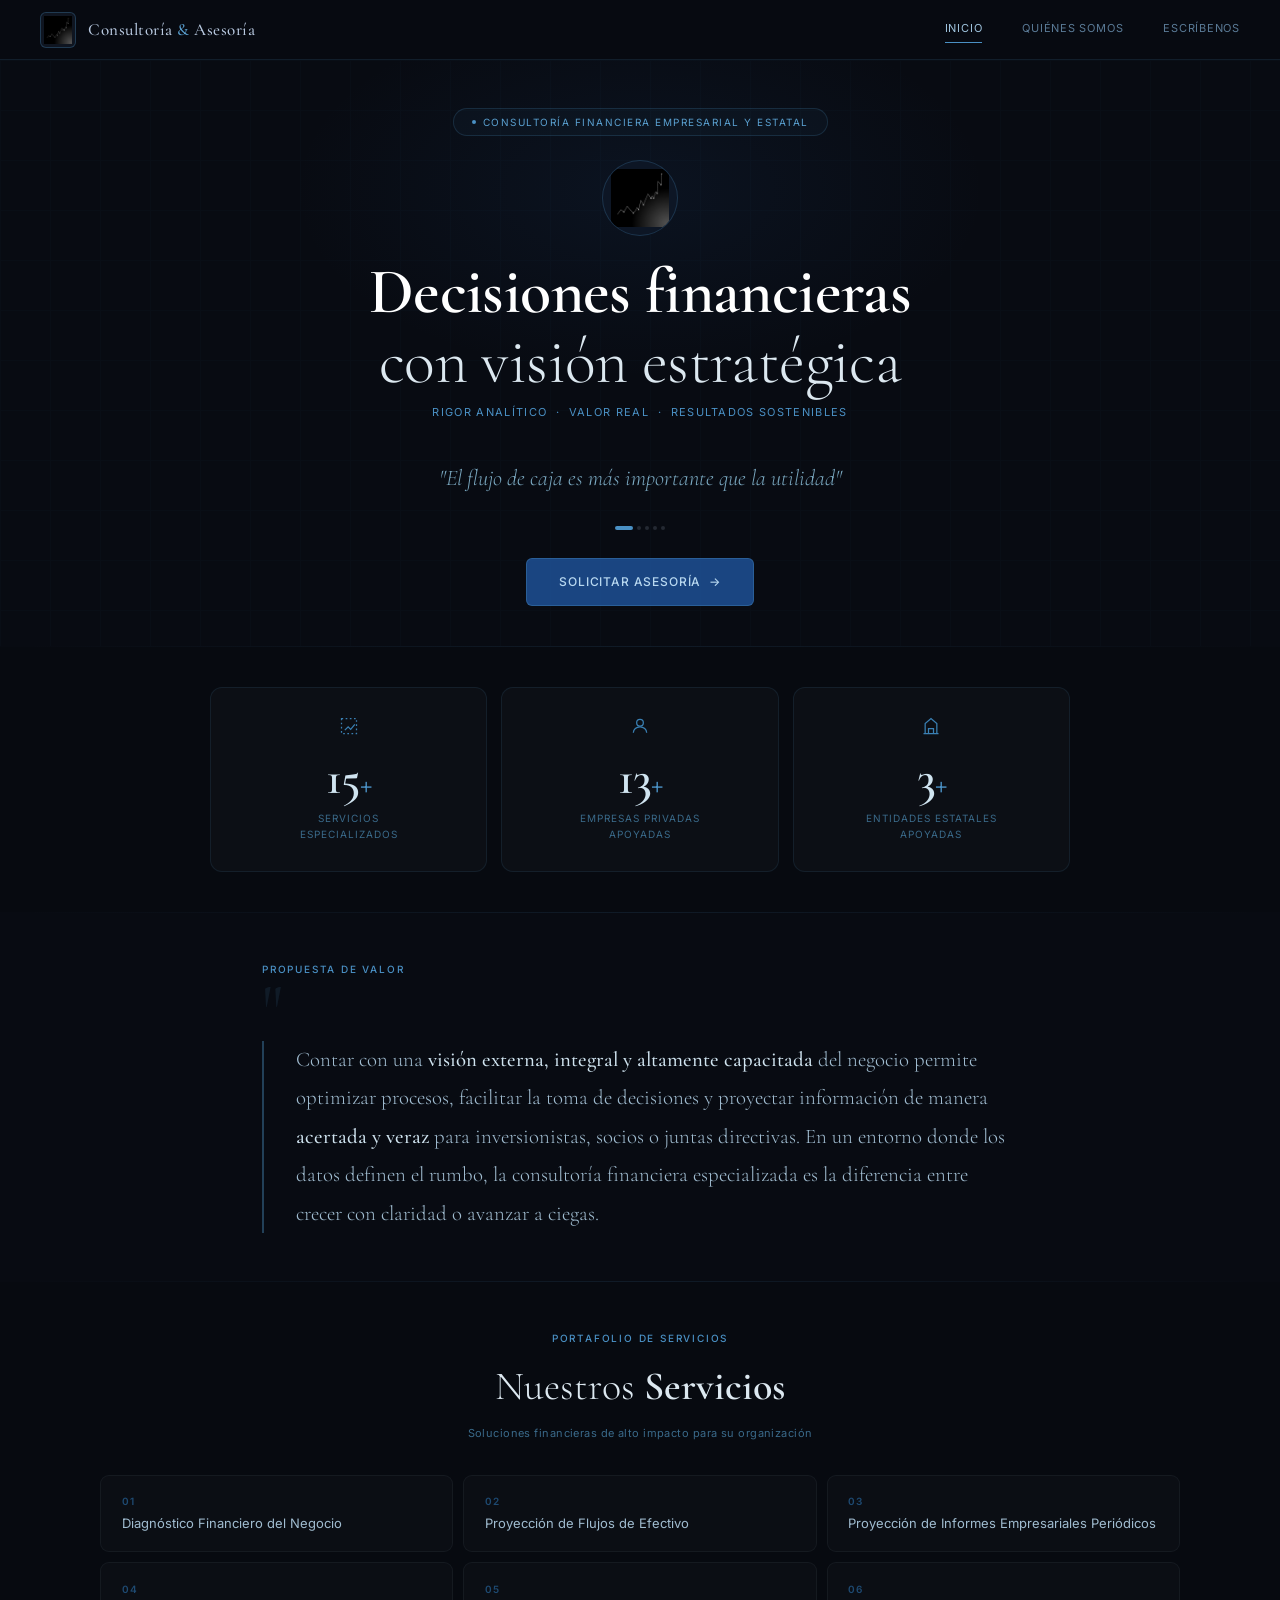
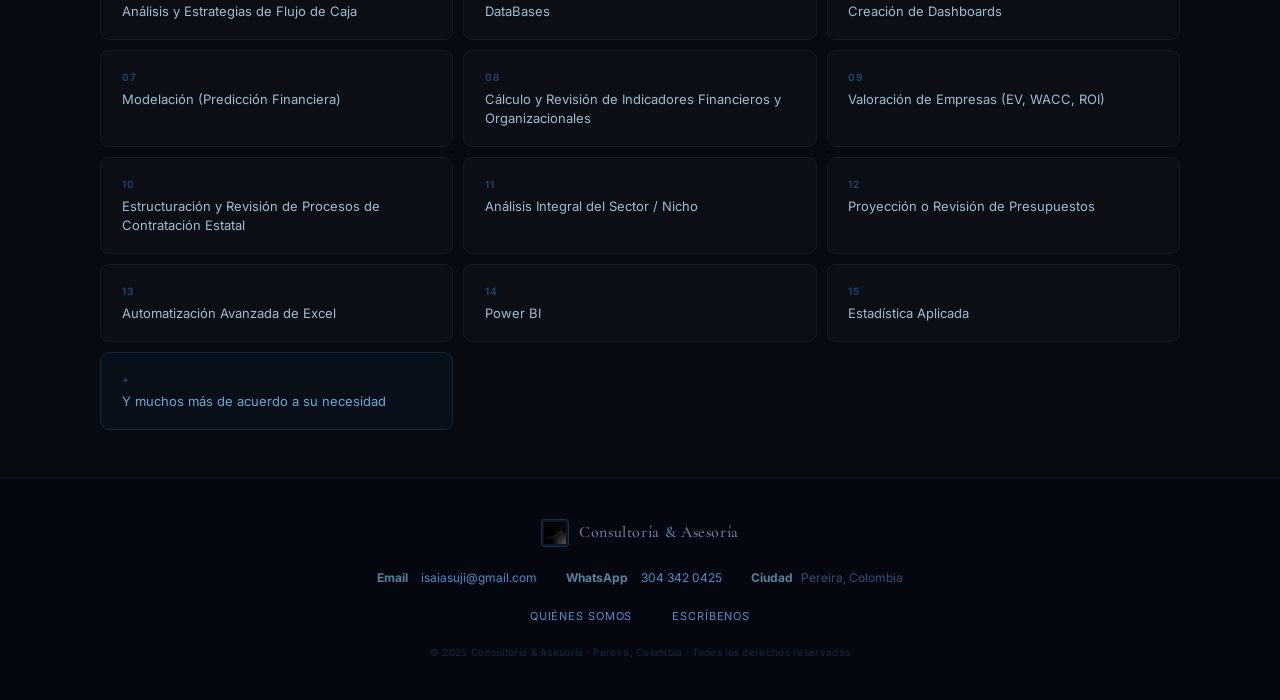
==== index.html @ af024c5d "Initial website upload" ====
<!DOCTYPE html>
<html lang="es">
<head>
  <meta charset="UTF-8" />
  <meta name="viewport" content="width=device-width, initial-scale=1.0" />
  <meta name="description" content="Consultoría y Asesoría Financiera Empresarial y Estatal. Diagnóstico financiero, proyecciones, valoración de empresas y contratación estatal en Colombia." />
  <title>Consultoría & Asesoría — Inicio</title>
  <link rel="icon" type="image/png" href="assets/images/favicon.png" />
  <link rel="stylesheet" href="styles.css" />
</head>
<body>

  <!-- ── NAVIGATION ── -->
  <nav>
    <a href="index.html" class="nav-logo">
      <div class="logo-box">
        <img src="assets/images/logo.png" alt="Consultoría & Asesoría logo" />
      </div>
      <span class="nav-brand cg">Consultoría <em>&amp;</em> Asesoría</span>
    </a>

    <div class="nav-links">
      <a href="index.html" class="active">Inicio</a>
      <a href="quienes-somos.html">Quiénes somos</a>
      <a href="escribenos.html">Escríbenos</a>
    </div>

    <button class="hamburger" id="hambBtn" aria-label="Abrir menú">
      <span></span><span></span><span></span>
    </button>
  </nav>

  <!-- Mobile menu -->
  <nav class="mobile-menu" id="mobileMenu" aria-label="Menú móvil">
    <a href="index.html" class="active">Inicio</a>
    <a href="quienes-somos.html">Quiénes somos</a>
    <a href="escribenos.html">Escríbenos</a>
  </nav>

  <!-- ── HERO ── -->
  <section class="hero">
    <div class="hero-glow"></div>
    <div class="hero-grid"></div>

    <div class="hero-badge">
      <span class="badge-dot"></span>
      Consultoría Financiera Empresarial y Estatal
    </div>

    <div class="hero-logo-wrap">
      <img src="assets/images/logo.png" alt="Logo Consultoría & Asesoría" />
    </div>

    <h1 class="cg">
      <strong>Decisiones financieras</strong><br>con visión estratégica
    </h1>

    <p class="hero-tagline">Rigor analítico &nbsp;·&nbsp; Valor real &nbsp;·&nbsp; Resultados sostenibles</p>

    <div class="tip-container">
      <p class="tip-text" id="tipEl"></p>
    </div>
    <div class="tip-dots" id="tipDots"></div>

    <a href="escribenos.html" class="btn-cta">Solicitar asesoría &nbsp;→</a>
  </section>

  <div class="sep"></div>

  <!-- ── METRICS ── -->
  <div class="metrics fi">
    <div class="metrics-inner">
      <div class="metric-card">
        <div class="m-icon">
          <svg viewBox="0 0 24 24" aria-hidden="true">
            <path d="M3 3h18v18H3z" stroke-dasharray="2 3"/>
            <path d="M7 17l4-4 3 3 5-6"/>
          </svg>
        </div>
        <div class="m-num" id="m1">15<em>+</em></div>
        <div class="m-lbl">Servicios<br>especializados</div>
      </div>
      <div class="metric-card">
        <div class="m-icon">
          <svg viewBox="0 0 24 24" aria-hidden="true">
            <circle cx="12" cy="8" r="4"/>
            <path d="M4 20c0-4 3.6-7 8-7s8 3 8 7"/>
          </svg>
        </div>
        <div class="m-num" id="m2">13<em>+</em></div>
        <div class="m-lbl">Empresas privadas<br>apoyadas</div>
      </div>
      <div class="metric-card">
        <div class="m-icon">
          <svg viewBox="0 0 24 24" aria-hidden="true">
            <path d="M3 21h18M5 21V9l7-6 7 6v12M9 21v-6h6v6"/>
          </svg>
        </div>
        <div class="m-num" id="m3">3<em>+</em></div>
        <div class="m-lbl">Entidades estatales<br>apoyadas</div>
      </div>
    </div>
  </div>

  <div class="sep"></div>

  <!-- ── INSTITUTIONAL ── -->
  <div class="inst fi">
    <p class="eyebrow">Propuesta de valor</p>
    <div class="quote-mark">"</div>
    <p class="inst-text">
      Contar con una <strong>visión externa, integral y altamente capacitada</strong>
      del negocio permite optimizar procesos, facilitar la toma de decisiones y proyectar
      información de manera <strong>acertada y veraz</strong> para inversionistas, socios
      o juntas directivas. En un entorno donde los datos definen el rumbo, la consultoría
      financiera especializada es la diferencia entre crecer con claridad o avanzar a ciegas.
    </p>
  </div>

  <div class="sep"></div>

  <!-- ── SERVICES ── -->
  <section class="services">
    <div class="sec-hd fi">
      <p class="sec-ey">Portafolio de servicios</p>
      <h2 class="sec-title cg">Nuestros <strong>Servicios</strong></h2>
      <p class="sec-sub">Soluciones financieras de alto impacto para su organización</p>
    </div>
    <div class="svc-grid" id="svcGrid"></div>
  </section>

  <!-- ── FOOTER ── -->
  <footer>
    <div class="ft-logo-row">
      <div class="ft-logo-box">
        <img src="assets/images/logo.png" alt="Logo" />
      </div>
      <span class="ft-brand cg">Consultoría <em>&amp;</em> Asesoría</span>
    </div>
    <div class="ft-contact">
      <div class="ft-item"><strong>Email</strong>&nbsp;<a href="mailto:isaiasuji@gmail.com" style="color:#4a90c4;">isaiasuji@gmail.com</a></div>
      <div class="ft-item"><strong>WhatsApp</strong>&nbsp;<a href="https://wa.me/573043420425" style="color:#4a90c4;">304 342 0425</a></div>
      <div class="ft-item"><strong>Ciudad</strong>&nbsp;Pereira, Colombia</div>
    </div>
    <div class="ft-links">
      <a href="quienes-somos.html">Quiénes somos</a>
      <a href="escribenos.html">Escríbenos</a>
    </div>
    <p class="ft-copy">© 2025 Consultoría &amp; Asesoría · Pereira, Colombia · Todos los derechos reservados</p>
  </footer>

  <script src="script.js"></script>
</body>
</html>
---- styles.css ----
/* ============================================================
   CONSULTORÍA & ASESORÍA — styles.css
   ============================================================ */

@import url('https://fonts.googleapis.com/css2?family=Cormorant+Garamond:ital,wght@0,300;0,400;0,500;0,600;1,300;1,400&family=Inter:wght@300;400;500;600&display=swap');

/* ── RESET & BASE ── */
*, *::before, *::after { margin: 0; padding: 0; box-sizing: border-box; }

html { scroll-behavior: smooth; }

body {
  font-family: 'Inter', sans-serif;
  background: #080b12;
  color: #e2e8f0;
  overflow-x: hidden;
  line-height: 1.6;
}

.cg { font-family: 'Cormorant Garamond', serif; }

img { max-width: 100%; display: block; }

a { text-decoration: none; cursor: pointer; }

/* ── NAVIGATION ── */
nav {
  background: rgba(8, 11, 18, 0.95);
  backdrop-filter: blur(20px);
  -webkit-backdrop-filter: blur(20px);
  border-bottom: 1px solid rgba(74, 144, 196, 0.15);
  padding: 0 2.5rem;
  display: flex;
  align-items: center;
  justify-content: space-between;
  height: 60px;
  position: sticky;
  top: 0;
  z-index: 100;
}

.nav-logo {
  display: flex;
  align-items: center;
  gap: 12px;
  text-decoration: none;
}

.logo-box {
  width: 36px;
  height: 36px;
  border-radius: 6px;
  background: #0f1520;
  border: 1px solid rgba(74, 144, 196, 0.3);
  display: flex;
  align-items: center;
  justify-content: center;
  overflow: hidden;
  flex-shrink: 0;
}

.logo-box img {
  width: 28px;
  height: 28px;
  object-fit: contain;
}

.nav-brand {
  font-family: 'Cormorant Garamond', serif;
  font-size: 17px;
  font-weight: 500;
  color: #b8c9e0;
  letter-spacing: 0.03em;
}

.nav-brand em {
  color: #5aa0d0;
  font-style: normal;
}

.nav-links {
  display: flex;
  gap: 2.5rem;
  align-items: center;
}

.nav-links a {
  font-size: 11px;
  color: #5a7a96;
  letter-spacing: 0.07em;
  text-transform: uppercase;
  padding: 4px 0;
  border-bottom: 1px solid transparent;
  transition: color 0.2s, border-color 0.2s;
}

.nav-links a:hover,
.nav-links a.active {
  color: #9fc4de;
  border-color: #4a90c4;
}

/* Hamburger */
.hamburger {
  display: none;
  flex-direction: column;
  gap: 5px;
  cursor: pointer;
  background: none;
  border: none;
  padding: 6px;
}

.hamburger span {
  display: block;
  width: 22px;
  height: 1.5px;
  background: #7a9fb8;
  border-radius: 2px;
  transition: all 0.3s ease;
}

.hamburger.open span:nth-child(1) { transform: rotate(45deg) translate(4.5px, 4.5px); }
.hamburger.open span:nth-child(2) { opacity: 0; }
.hamburger.open span:nth-child(3) { transform: rotate(-45deg) translate(4.5px, -4.5px); }

/* Mobile menu */
.mobile-menu {
  display: none;
  flex-direction: column;
  background: #0a0e18;
  border-bottom: 1px solid rgba(74, 144, 196, 0.12);
}

.mobile-menu.open { display: flex; }

.mobile-menu a {
  font-size: 12px;
  color: #7a9fb8;
  letter-spacing: 0.07em;
  text-transform: uppercase;
  padding: 14px 2rem;
  border-left: 2px solid transparent;
  transition: all 0.2s;
}

.mobile-menu a:hover,
.mobile-menu a.active {
  color: #b8d8f0;
  border-color: #4a90c4;
  background: rgba(74, 144, 196, 0.05);
}

/* ── SEPARADOR ── */
.sep {
  height: 1px;
  background: linear-gradient(90deg, transparent, rgba(74, 144, 196, 0.12), transparent);
  margin: 0 1.5rem;
}

/* ── HERO ── */
.hero {
  padding: 3rem 2rem 2.5rem;
  display: flex;
  flex-direction: column;
  align-items: center;
  text-align: center;
  position: relative;
  overflow: hidden;
}

.hero-glow {
  position: absolute;
  top: -60px;
  left: 50%;
  transform: translateX(-50%);
  width: 700px;
  height: 380px;
  background: radial-gradient(ellipse at center, rgba(37, 90, 160, 0.1) 0%, transparent 70%);
  pointer-events: none;
}

.hero-grid {
  position: absolute;
  inset: 0;
  pointer-events: none;
  opacity: 0.025;
  background-image:
    linear-gradient(rgba(74, 144, 196, 1) 1px, transparent 1px),
    linear-gradient(90deg, rgba(74, 144, 196, 1) 1px, transparent 1px);
  background-size: 50px 50px;
}

.hero-badge {
  display: inline-flex;
  align-items: center;
  gap: 7px;
  font-size: 10px;
  letter-spacing: 0.15em;
  text-transform: uppercase;
  color: #5aa0d0;
  border: 1px solid rgba(74, 144, 196, 0.2);
  padding: 5px 18px;
  border-radius: 100px;
  margin-bottom: 1.5rem;
  background: rgba(74, 144, 196, 0.04);
  position: relative;
  z-index: 1;
}

.badge-dot {
  width: 4px;
  height: 4px;
  border-radius: 50%;
  background: #4a90c4;
  flex-shrink: 0;
}

.hero-logo-wrap {
  width: 76px;
  height: 76px;
  border-radius: 50%;
  background: #0d1625;
  border: 1px solid rgba(74, 144, 196, 0.25);
  display: flex;
  align-items: center;
  justify-content: center;
  margin-bottom: 1.3rem;
  overflow: hidden;
  position: relative;
  z-index: 1;
}

.hero-logo-wrap img {
  width: 58px;
  height: 58px;
  object-fit: contain;
}

.hero h1 {
  font-family: 'Cormorant Garamond', serif;
  font-size: clamp(2.2rem, 5.5vw, 4rem);
  font-weight: 300;
  line-height: 1.1;
  color: #dce8f0;
  letter-spacing: -0.01em;
  margin-bottom: 0.4rem;
  position: relative;
  z-index: 1;
}

.hero h1 strong {
  font-weight: 600;
  color: #fff;
}

.hero-tagline {
  font-size: 11px;
  color: #4a90c4;
  letter-spacing: 0.12em;
  text-transform: uppercase;
  margin-bottom: 1.5rem;
  position: relative;
  z-index: 1;
}

.tip-container {
  min-height: 64px;
  display: flex;
  align-items: center;
  justify-content: center;
  margin-bottom: 1rem;
  max-width: 580px;
  width: 100%;
  position: relative;
  z-index: 1;
}

.tip-text {
  font-family: 'Cormorant Garamond', serif;
  font-size: clamp(1.1rem, 2.2vw, 1.4rem);
  font-weight: 300;
  color: #7aa8c0;
  font-style: italic;
  line-height: 1.6;
  opacity: 0;
  transition: opacity 0.55s ease, transform 0.55s ease;
  transform: translateY(6px);
  padding: 0 1rem;
}

.tip-text.visible {
  opacity: 1;
  transform: translateY(0);
}

.tip-dots {
  display: flex;
  gap: 4px;
  margin-bottom: 1.8rem;
  position: relative;
  z-index: 1;
}

.tip-dot {
  height: 4px;
  width: 4px;
  border-radius: 2px;
  background: rgba(148, 163, 184, 0.2);
  transition: background 0.3s, width 0.3s;
}

.tip-dot.active {
  background: #4a90c4;
  width: 18px;
}

.btn-cta {
  display: inline-flex;
  align-items: center;
  gap: 8px;
  background: rgba(30, 80, 150, 0.85);
  color: #b8d8f0;
  border: 1px solid rgba(74, 144, 196, 0.35);
  border-radius: 6px;
  padding: 13px 32px;
  font-size: 12px;
  font-weight: 500;
  cursor: pointer;
  letter-spacing: 0.07em;
  text-transform: uppercase;
  transition: background 0.2s, transform 0.15s, border-color 0.2s;
  position: relative;
  z-index: 1;
}

.btn-cta:hover {
  background: rgba(44, 100, 175, 0.95);
  transform: translateY(-1px);
  border-color: rgba(74, 144, 196, 0.55);
}

/* ── METRICS ── */
.metrics {
  background: #070a10;
  padding: 2.5rem 2rem;
}

.metrics-inner {
  max-width: 860px;
  margin: 0 auto;
  display: grid;
  grid-template-columns: repeat(3, 1fr);
  gap: 14px;
}

.metric-card {
  padding: 1.8rem 1.2rem;
  text-align: center;
  background: rgba(255, 255, 255, 0.025);
  border: 1px solid rgba(74, 144, 196, 0.12);
  border-radius: 12px;
  transition: border-color 0.3s, transform 0.2s;
}

.metric-card:hover {
  border-color: rgba(74, 144, 196, 0.3);
  transform: translateY(-2px);
}

.m-icon {
  margin-bottom: 10px;
}

.m-icon svg {
  width: 20px;
  height: 20px;
  stroke: #3a80b4;
  fill: none;
  stroke-width: 1.5;
}

.m-num {
  font-family: 'Cormorant Garamond', serif;
  font-size: clamp(2rem, 4vw, 3rem);
  font-weight: 600;
  color: #d0e4f0;
  letter-spacing: -0.02em;
  line-height: 1;
}

.m-num em {
  color: #4a90c4;
  font-size: 0.65em;
  font-style: normal;
}

.m-lbl {
  font-size: 10px;
  color: #3a6a8a;
  letter-spacing: 0.1em;
  text-transform: uppercase;
  margin-top: 8px;
  line-height: 1.6;
}

/* ── INSTITUTIONAL ── */
.inst {
  padding: 3rem 2rem;
  max-width: 820px;
  margin: 0 auto;
}

.eyebrow {
  font-size: 10px;
  letter-spacing: 0.18em;
  color: #4a90c4;
  text-transform: uppercase;
  margin-bottom: 1.2rem;
  font-weight: 500;
}

.quote-mark {
  font-family: 'Cormorant Garamond', serif;
  font-size: 4.5rem;
  color: rgba(74, 144, 196, 0.12);
  line-height: 0.4;
  margin-bottom: 1rem;
}

.inst-text {
  font-family: 'Cormorant Garamond', serif;
  font-size: clamp(1rem, 2vw, 1.3rem);
  font-weight: 300;
  color: #a0bcd0;
  line-height: 1.85;
  border-left: 2px solid rgba(74, 144, 196, 0.4);
  padding-left: 2rem;
  border-radius: 0;
}

.inst-text strong {
  color: #d0e4f0;
  font-weight: 500;
}

/* ── SERVICES ── */
.services {
  padding: 3rem 2rem;
  background: #070a10;
}

.sec-hd {
  text-align: center;
  margin-bottom: 2rem;
}

.sec-ey {
  font-size: 10px;
  letter-spacing: 0.18em;
  color: #4a90c4;
  text-transform: uppercase;
  margin-bottom: 8px;
  font-weight: 500;
}

.sec-title {
  font-family: 'Cormorant Garamond', serif;
  font-size: clamp(1.7rem, 3.5vw, 2.5rem);
  font-weight: 300;
  color: #dce8f0;
}

.sec-title strong { font-weight: 600; }

.sec-sub {
  font-size: 11px;
  color: #3a6a8a;
  margin-top: 7px;
  letter-spacing: 0.04em;
}

.svc-grid {
  max-width: 1080px;
  margin: 0 auto;
  display: grid;
  grid-template-columns: repeat(3, 1fr);
  gap: 10px;
}

.svc-card {
  background: rgba(255, 255, 255, 0.02);
  border: 1px solid rgba(148, 163, 184, 0.07);
  border-radius: 9px;
  padding: 1.1rem 1.3rem;
  transition: border-color 0.25s, background 0.25s, transform 0.2s;
}

.svc-card:hover {
  border-color: rgba(74, 144, 196, 0.28);
  background: rgba(74, 144, 196, 0.045);
  transform: translateY(-2px);
}

.svc-n {
  font-size: 10px;
  color: #1e4a72;
  font-weight: 600;
  letter-spacing: 0.1em;
  margin-bottom: 5px;
}

.svc-t {
  font-size: 13px;
  color: #a0bcd0;
  line-height: 1.5;
}

.svc-card.hl {
  border-color: rgba(74, 144, 196, 0.18);
  background: rgba(37, 90, 160, 0.07);
}

.svc-card.hl .svc-t { color: #6aaacf; }

/* ── FOOTER ── */
footer {
  background: #050710;
  border-top: 1px solid rgba(74, 144, 196, 0.08);
  padding: 2.5rem 2rem;
  text-align: center;
}

.ft-logo-row {
  display: flex;
  align-items: center;
  justify-content: center;
  gap: 10px;
  margin-bottom: 1.3rem;
}

.ft-logo-box {
  width: 28px;
  height: 28px;
  border-radius: 4px;
  background: #0d1625;
  border: 1px solid rgba(74, 144, 196, 0.2);
  display: flex;
  align-items: center;
  justify-content: center;
  overflow: hidden;
}

.ft-logo-box img {
  width: 22px;
  height: 22px;
  object-fit: contain;
}

.ft-brand {
  font-family: 'Cormorant Garamond', serif;
  font-size: 16px;
  font-weight: 500;
  color: #6a8aa8;
  letter-spacing: 0.04em;
}

.ft-brand em {
  color: #4a90c4;
  font-style: normal;
}

.ft-contact {
  display: flex;
  flex-wrap: wrap;
  justify-content: center;
  gap: 1.8rem;
  margin-bottom: 1.3rem;
}

.ft-item {
  font-size: 12px;
  color: #2e5070;
  display: flex;
  align-items: center;
  gap: 5px;
}

.ft-item strong { color: #5a8098; }

.ft-links {
  display: flex;
  justify-content: center;
  gap: 2.5rem;
  margin-bottom: 1.2rem;
  flex-wrap: wrap;
}

.ft-links a {
  font-size: 11px;
  color: #4a90c4;
  letter-spacing: 0.08em;
  text-transform: uppercase;
  transition: color 0.2s;
}

.ft-links a:hover { color: #7ab3d4; }

.ft-copy {
  font-size: 10px;
  color: #182838;
  letter-spacing: 0.03em;
}

/* ── QUIÉNES SOMOS ── */
.quienes {
  padding: 3rem 2rem;
  max-width: 900px;
  margin: 0 auto;
}

.profile-hd {
  display: flex;
  gap: 2rem;
  align-items: flex-start;
  margin-bottom: 2.2rem;
  flex-wrap: wrap;
}

.profile-avatar {
  width: 80px;
  height: 80px;
  border-radius: 50%;
  background: #0d1625;
  border: 2px solid rgba(74, 144, 196, 0.35);
  display: flex;
  align-items: center;
  justify-content: center;
  flex-shrink: 0;
  overflow: hidden;
}

.profile-avatar img {
  width: 62px;
  height: 62px;
  object-fit: contain;
}

.profile-info {
  display: flex;
  flex-direction: column;
  gap: 4px;
}

.profile-name {
  font-family: 'Cormorant Garamond', serif;
  font-size: clamp(1.7rem, 3.5vw, 2.1rem);
  font-weight: 500;
  color: #dce8f0;
  line-height: 1.15;
  letter-spacing: 0.01em;
}

.profile-role {
  font-size: 13px;
  font-weight: 500;
  color: #5aa0d0;
  letter-spacing: 0.05em;
  margin-top: 3px;
}

.profile-spec {
  font-size: 11.5px;
  color: #4a7a9a;
  letter-spacing: 0.03em;
  line-height: 1.6;
}

.profile-bio {
  font-size: 14.5px;
  color: #7a9fb8;
  line-height: 1.9;
  margin-bottom: 2.2rem;
  font-weight: 300;
}

.skills-grid {
  display: grid;
  grid-template-columns: repeat(auto-fill, minmax(185px, 1fr));
  gap: 8px;
  margin-bottom: 2.2rem;
}

.skill-item {
  background: rgba(255, 255, 255, 0.02);
  border: 1px solid rgba(74, 144, 196, 0.09);
  border-radius: 7px;
  padding: 9px 14px;
  font-size: 12.5px;
  color: #a0bcd0;
  display: flex;
  align-items: center;
  gap: 8px;
  transition: border-color 0.2s;
}

.skill-item:hover { border-color: rgba(74, 144, 196, 0.22); }

.skill-dot {
  width: 4px;
  height: 4px;
  border-radius: 50%;
  background: #4a90c4;
  flex-shrink: 0;
}

.univ-badge {
  display: inline-flex;
  align-items: center;
  gap: 12px;
  background: rgba(255, 255, 255, 0.02);
  border: 1px solid rgba(74, 144, 196, 0.13);
  border-radius: 10px;
  padding: 14px 22px;
}

.univ-name {
  font-size: 13.5px;
  font-weight: 600;
  color: #6aaacf;
}

.univ-sub {
  font-size: 11px;
  color: #2e5070;
  margin-top: 2px;
}

/* ── CONTACT FORM ── */
.form-wrap {
  padding: 3rem 2rem;
  max-width: 640px;
  margin: 0 auto;
}

.form-title {
  font-family: 'Cormorant Garamond', serif;
  font-size: clamp(2rem, 4vw, 2.4rem);
  font-weight: 300;
  color: #dce8f0;
  margin-bottom: 5px;
}

.form-sub {
  font-size: 13px;
  color: #3a6a8a;
  margin-bottom: 2.2rem;
}

.form-grid {
  display: grid;
  grid-template-columns: 1fr 1fr;
  gap: 14px;
}

.fg {
  display: flex;
  flex-direction: column;
  gap: 6px;
}

.fg.full { grid-column: 1 / -1; }

label {
  font-size: 10px;
  color: #4a7a9a;
  letter-spacing: 0.1em;
  text-transform: uppercase;
  font-weight: 500;
}

input, textarea {
  background: #0f1828;
  border: 1px solid rgba(74, 144, 196, 0.18);
  border-radius: 7px;
  padding: 11px 14px;
  color: #b8d4e8;
  font-size: 13px;
  font-family: 'Inter', sans-serif;
  outline: none;
  transition: border-color 0.2s, background 0.2s;
  width: 100%;
}

input:focus, textarea:focus {
  border-color: rgba(74, 144, 196, 0.42);
  background: #111d2e;
}

input::placeholder, textarea::placeholder { color: #2e4a62; }

textarea {
  resize: vertical;
  min-height: 110px;
}

select {
  background: #0f1828;
  border: 1px solid rgba(74, 144, 196, 0.25);
  border-radius: 7px;
  padding: 11px 14px;
  color: #9fc4de;
  font-size: 13px;
  font-family: 'Inter', sans-serif;
  outline: none;
  transition: border-color 0.2s;
  width: 100%;
  cursor: pointer;
  -webkit-appearance: none;
  appearance: none;
  background-image: url("data:image/svg+xml,%3Csvg xmlns='http://www.w3.org/2000/svg' width='12' height='8' viewBox='0 0 12 8'%3E%3Cpath d='M1 1l5 5 5-5' stroke='%234a90c4' stroke-width='1.5' fill='none' stroke-linecap='round'/%3E%3C/svg%3E");
  background-repeat: no-repeat;
  background-position: right 14px center;
  padding-right: 38px;
}

select:focus { border-color: rgba(74, 144, 196, 0.5); }

select option {
  background: #111d2e;
  color: #9fc4de;
}

.btn-submit {
  display: flex !important;
  align-items: center !important;
  justify-content: center !important;
  gap: 10px !important;
  width: 100% !important;
  margin-top: 16px !important;
  padding: 15px 20px !important;
  background-color: #4a90c4 !important;
  color: #050e1a !important;
  border: 2px solid #6ab0de !important;
  border-radius: 7px !important;
  font-family: 'Inter', sans-serif !important;
  font-size: 12px !important;
  font-weight: 700 !important;
  letter-spacing: 0.1em !important;
  text-transform: uppercase !important;
  cursor: pointer !important;
  min-height: 50px !important;
  transition: background-color 0.2s, transform 0.15s !important;
}

.btn-submit:hover {
  background-color: #6ab0de !important;
  transform: translateY(-1px) !important;
}

.btn-submit:active {
  background-color: #3478a8 !important;
  transform: scale(0.99) !important;
}

.btn-submit svg {
  flex-shrink: 0;
}

.form-ok {
  text-align: center;
  padding: 3rem;
  background: rgba(74, 144, 196, 0.04);
  border: 1px solid rgba(74, 144, 196, 0.13);
  border-radius: 12px;
  display: none;
}

.form-ok h3 {
  font-family: 'Cormorant Garamond', serif;
  color: #6aaacf;
  font-size: 1.6rem;
  font-weight: 400;
  margin-bottom: 8px;
}

.form-ok p {
  color: #3a6a8a;
  font-size: 13px;
}

/* ── SCROLL ANIMATIONS ── */
.fi {
  opacity: 0;
  transform: translateY(14px);
  transition: opacity 0.55s ease, transform 0.55s ease;
}

.fi.on {
  opacity: 1;
  transform: translateY(0);
}

/* ── PAGE HERO (quienes/contacto) ── */
.page-hero {
  padding: 2.5rem 2rem 1.5rem;
  border-bottom: 1px solid rgba(74, 144, 196, 0.08);
  text-align: center;
  background: #080b12;
}

.page-hero h1 {
  font-family: 'Cormorant Garamond', serif;
  font-size: clamp(2rem, 4vw, 3rem);
  font-weight: 300;
  color: #dce8f0;
  margin-bottom: 0.4rem;
}

.page-hero p {
  font-size: 12px;
  color: #3a6a8a;
  letter-spacing: 0.06em;
  text-transform: uppercase;
}

/* ═══════════════════════════════════════
   RESPONSIVE BREAKPOINTS
═══════════════════════════════════════ */

/* ── TABLET (≤ 900px) ── */
@media (max-width: 900px) {
  .svc-grid {
    grid-template-columns: repeat(2, 1fr);
  }

  .metrics-inner {
    grid-template-columns: repeat(3, 1fr);
    gap: 10px;
  }

  nav { padding: 0 1.5rem; }

  .hero { padding: 2.5rem 1.5rem 2rem; }
  .inst { padding: 2.5rem 1.5rem; }
  .services { padding: 2.5rem 1.5rem; }
  .metrics { padding: 2rem 1.5rem; }
  .quienes { padding: 2.5rem 1.5rem; }
  .form-wrap { padding: 2.5rem 1.5rem; }
  footer { padding: 2rem 1.5rem; }
}

/* ── MOBILE (≤ 640px) ── */
@media (max-width: 640px) {
  /* Nav */
  nav { padding: 0 1rem; height: 54px; }
  .nav-links { display: none; }
  .hamburger { display: flex; }

  /* Hero */
  .hero { padding: 2rem 1rem 1.8rem; }
  .hero-badge { font-size: 9px; padding: 4px 14px; }
  .hero-logo-wrap { width: 64px; height: 64px; }
  .hero-logo-wrap img { width: 50px; height: 50px; }
  .hero-glow { width: 320px; }

  /* Metrics */
  .metrics { padding: 1.6rem 1rem; }
  .metrics-inner { grid-template-columns: repeat(3, 1fr); gap: 6px; }
  .metric-card { padding: 1rem 0.5rem; }
  .m-num { font-size: 1.7rem; }
  .m-lbl { font-size: 8.5px; letter-spacing: 0.06em; }
  .m-icon svg { width: 14px; height: 14px; margin-bottom: 5px; }

  /* Sections */
  .inst { padding: 1.8rem 1rem; }
  .inst-text { padding-left: 1.2rem; }
  .services { padding: 1.8rem 1rem; }
  .sep { margin: 0 0.8rem; }

  /* Services grid: 1 column mobile */
  .svc-grid { grid-template-columns: 1fr; gap: 7px; }

  /* Quiénes somos */
  .quienes { padding: 1.8rem 1rem; }
  .profile-hd { gap: 1.2rem; }
  .profile-avatar { width: 68px; height: 68px; }
  .profile-avatar img { width: 52px; height: 52px; }
  .skills-grid { grid-template-columns: repeat(2, 1fr); gap: 6px; }
  .skill-item { font-size: 11.5px; padding: 8px 11px; }
  .univ-badge { padding: 11px 15px; }

  /* Form */
  .form-wrap { padding: 1.8rem 1rem; }
  .form-grid { grid-template-columns: 1fr; gap: 11px; }
  .fg.full { grid-column: 1; }

  /* Footer */
  footer { padding: 1.8rem 1rem; }
  .ft-contact {
    flex-direction: column;
    align-items: center;
    gap: 0.5rem;
  }
  .ft-links { gap: 1.5rem; }
}

/* ── SMALL MOBILE (≤ 380px) ── */
@media (max-width: 380px) {
  .metrics-inner { gap: 4px; }
  .metric-card { padding: 0.8rem 0.4rem; }
  .m-num { font-size: 1.4rem; }
  .m-lbl { font-size: 7.5px; }
  .skills-grid { grid-template-columns: 1fr; }
  .nav-brand { font-size: 14px; }
}
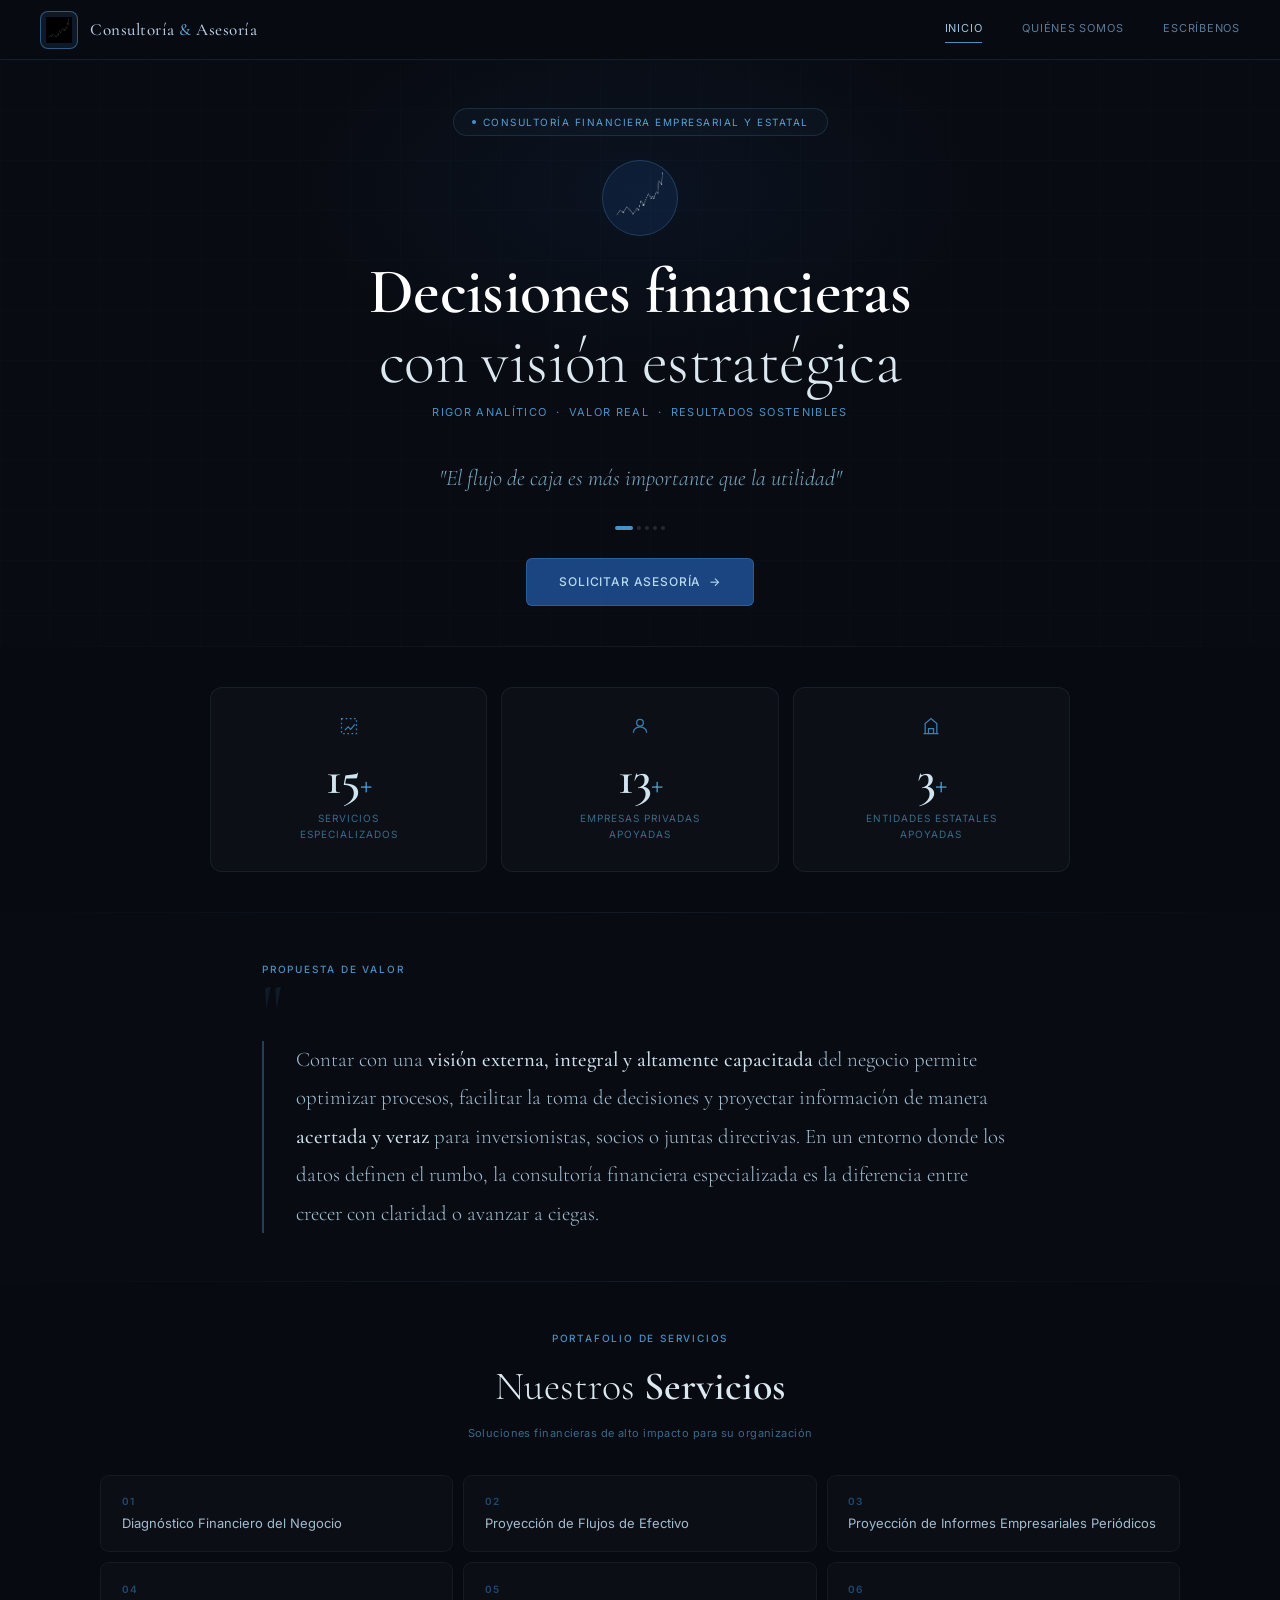
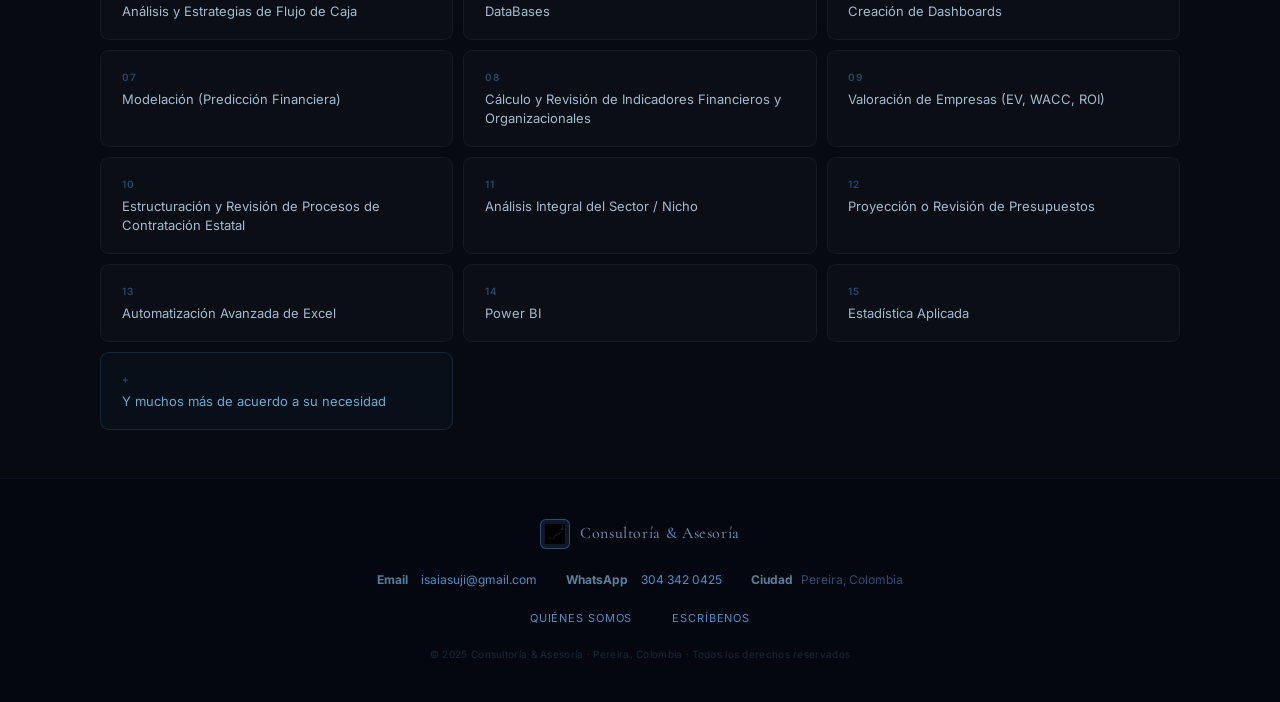
==== commit 27e2baac: "Update logo and email form integration" ====
--- a/index.html
+++ b/index.html
@@ -48,7 +48,7 @@
     </div>
 
     <div class="hero-logo-wrap">
-      <img src="assets/images/logo.png" alt="Logo Consultoría & Asesoría" />
+      <img src="assets/images/logo-transparente.png" alt="Logo Consultoría & Asesoría" />
     </div>
 
     <h1 class="cg">
--- a/styles.css
+++ b/styles.css
@@ -47,21 +47,22 @@
 }
 
 .logo-box {
-  width: 36px;
-  height: 36px;
-  border-radius: 6px;
-  background: #0f1520;
-  border: 1px solid rgba(74, 144, 196, 0.3);
+  width: 38px;
+  height: 38px;
+  border-radius: 8px;
+  background: #0d1828;
+  border: 1.5px solid rgba(74, 144, 196, 0.55);
   display: flex;
   align-items: center;
   justify-content: center;
+  padding: 5px;
   overflow: hidden;
   flex-shrink: 0;
 }
 
 .logo-box img {
-  width: 28px;
-  height: 28px;
+  width: 26px;
+  height: 26px;
   object-fit: contain;
 }
 
@@ -220,8 +221,8 @@
   width: 76px;
   height: 76px;
   border-radius: 50%;
-  background: #0d1625;
-  border: 1px solid rgba(74, 144, 196, 0.25);
+  background: rgba(30, 75, 150, 0.2);
+  border: 1px solid rgba(74, 144, 196, 0.3);
   display: flex;
   align-items: center;
   justify-content: center;
@@ -232,8 +233,8 @@
 }
 
 .hero-logo-wrap img {
-  width: 58px;
-  height: 58px;
+  width: 60px;
+  height: 60px;
   object-fit: contain;
 }
 
@@ -540,20 +541,21 @@
 }
 
 .ft-logo-box {
-  width: 28px;
-  height: 28px;
-  border-radius: 4px;
-  background: #0d1625;
-  border: 1px solid rgba(74, 144, 196, 0.2);
+  width: 30px;
+  height: 30px;
+  border-radius: 6px;
+  background: #0d1828;
+  border: 1.5px solid rgba(74, 144, 196, 0.45);
   display: flex;
   align-items: center;
   justify-content: center;
+  padding: 4px;
   overflow: hidden;
 }
 
 .ft-logo-box img {
-  width: 22px;
-  height: 22px;
+  width: 20px;
+  height: 20px;
   object-fit: contain;
 }
 
@@ -631,8 +633,8 @@
   width: 80px;
   height: 80px;
   border-radius: 50%;
-  background: #0d1625;
-  border: 2px solid rgba(74, 144, 196, 0.35);
+  background: rgba(30, 75, 150, 0.2);
+  border: 1.5px solid rgba(74, 144, 196, 0.35);
   display: flex;
   align-items: center;
   justify-content: center;
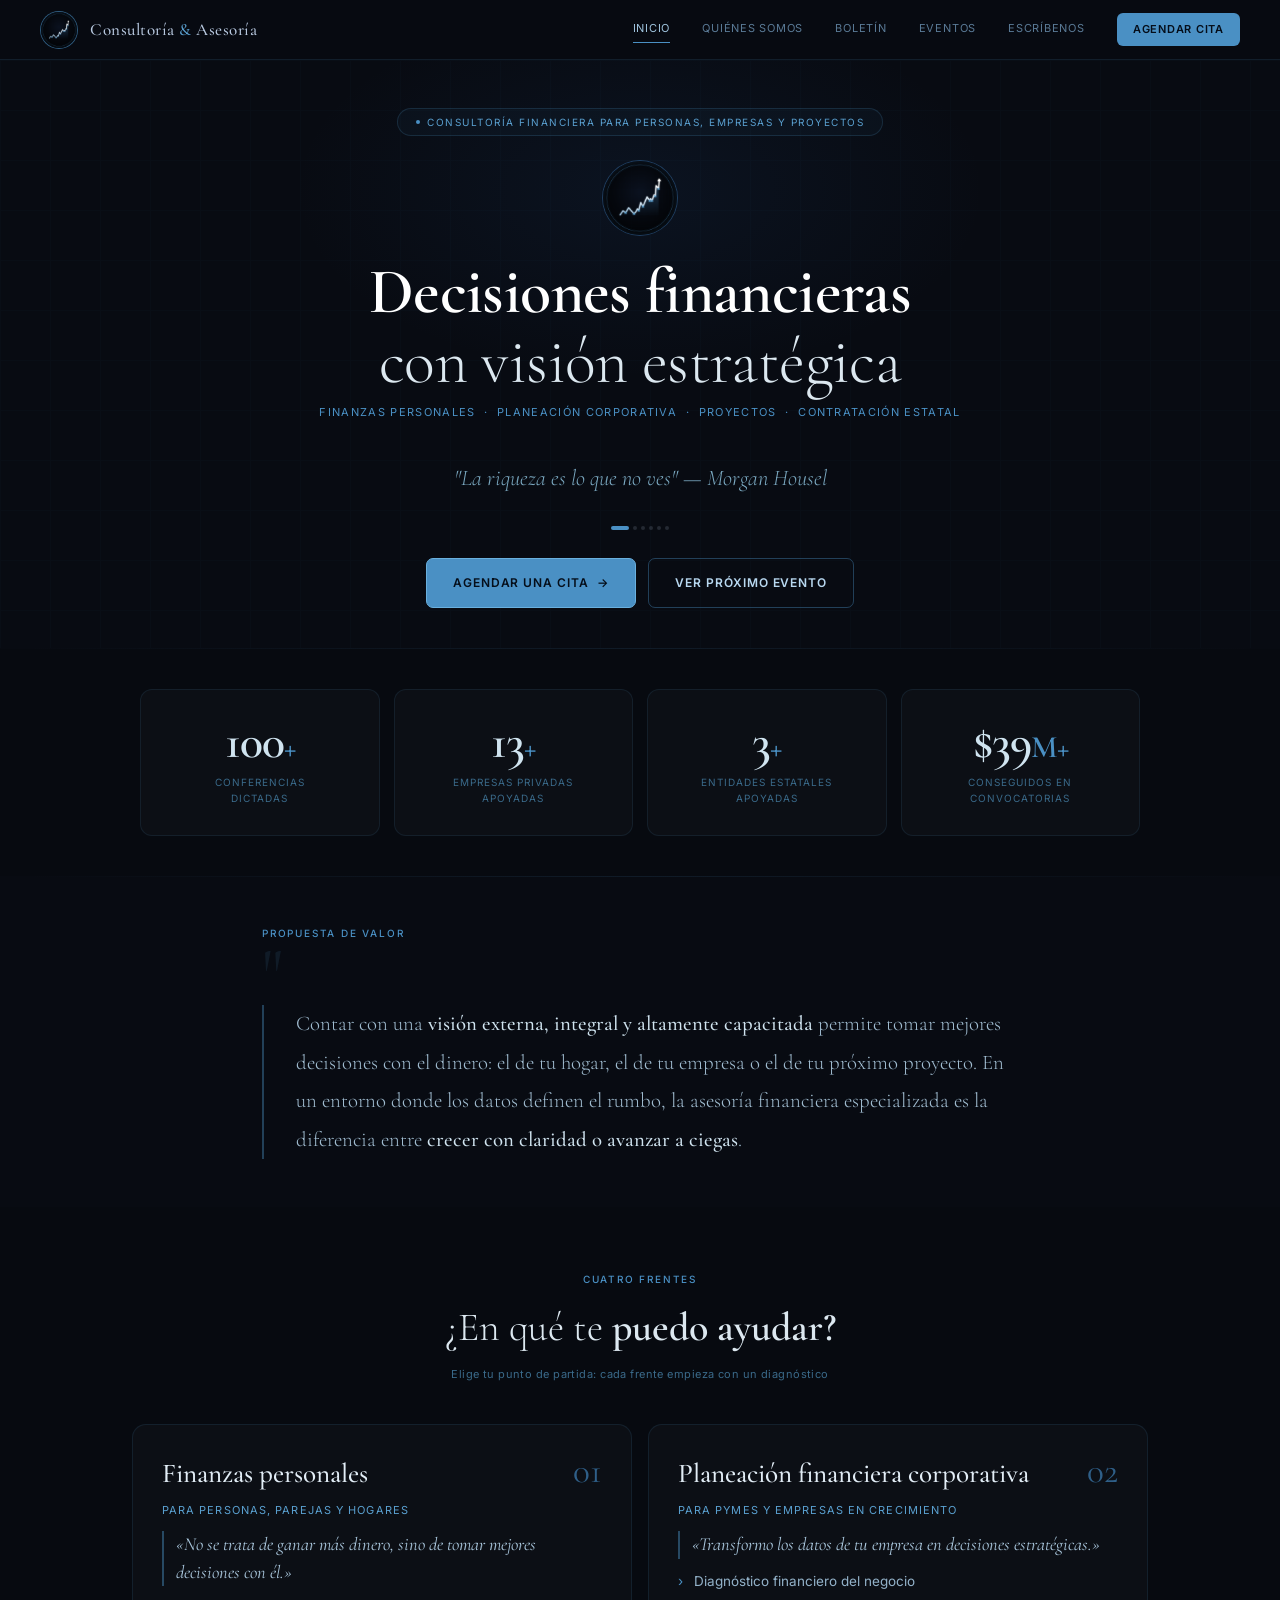
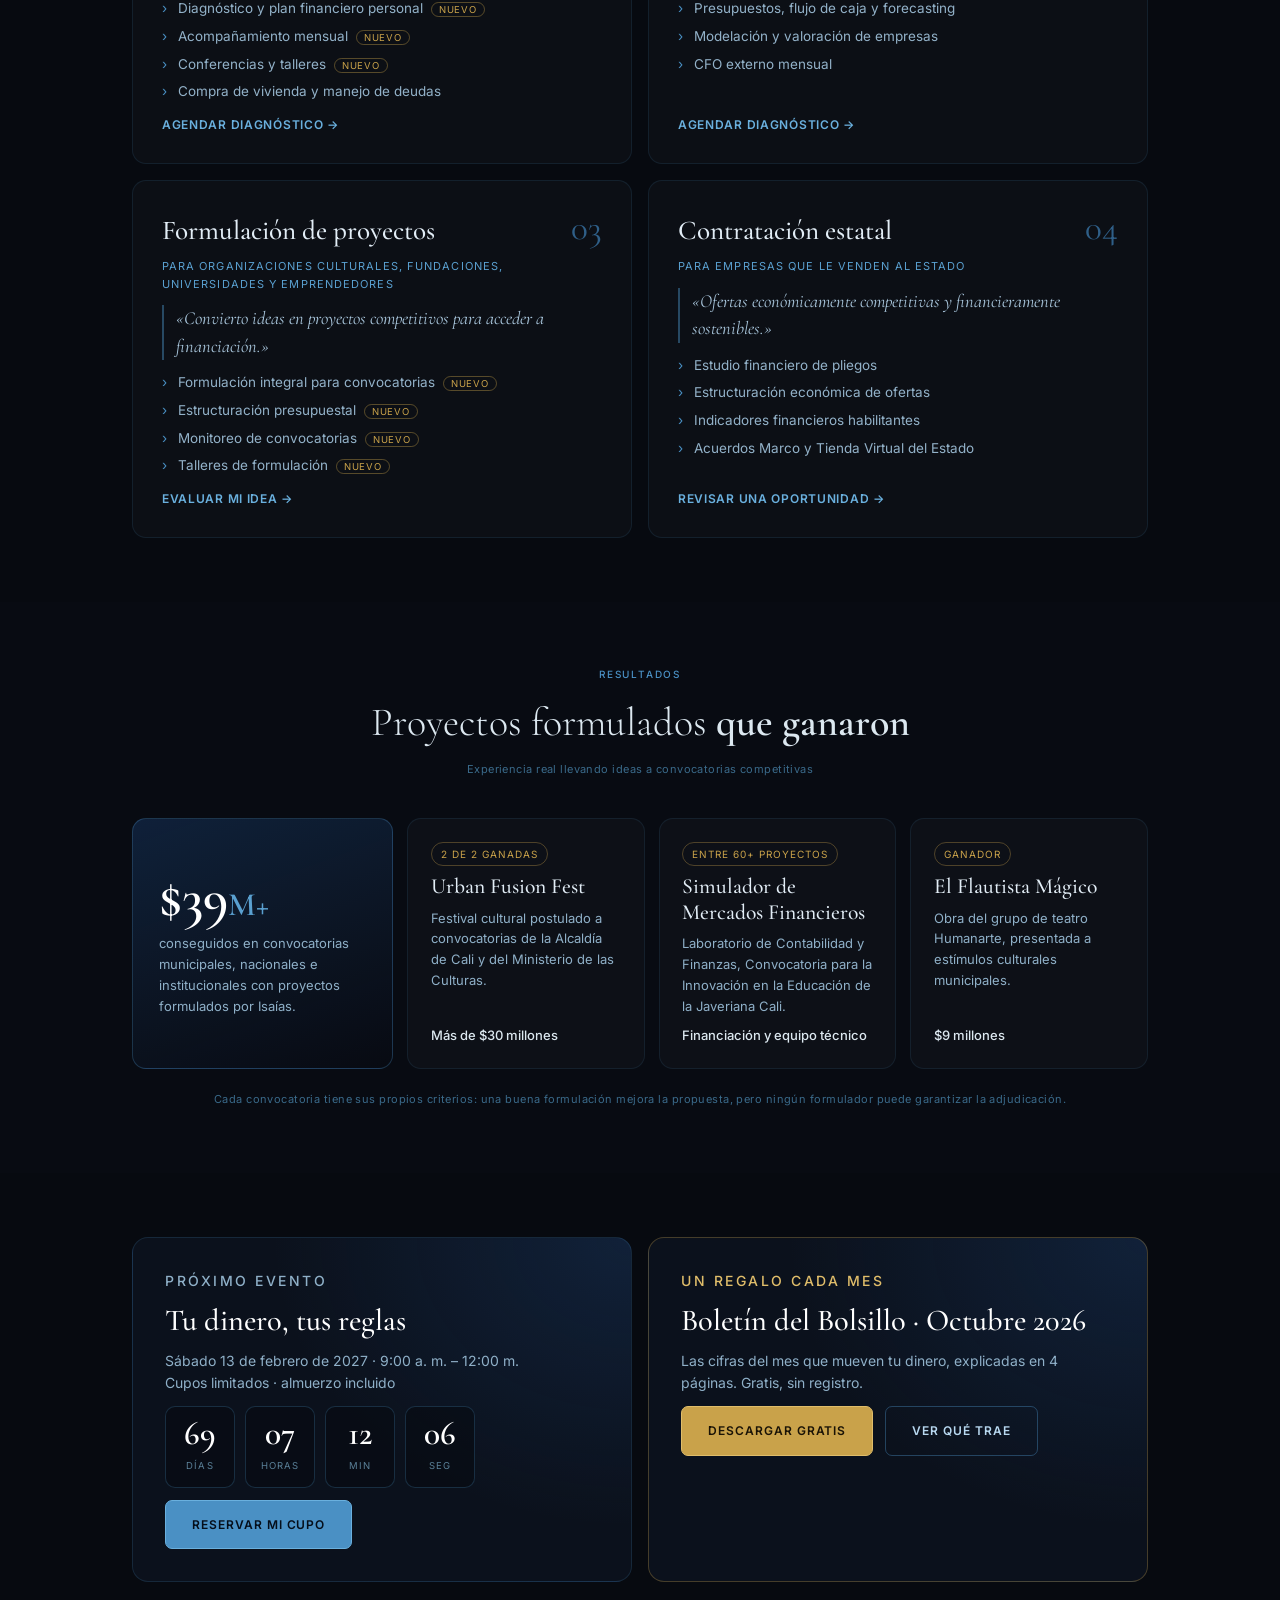
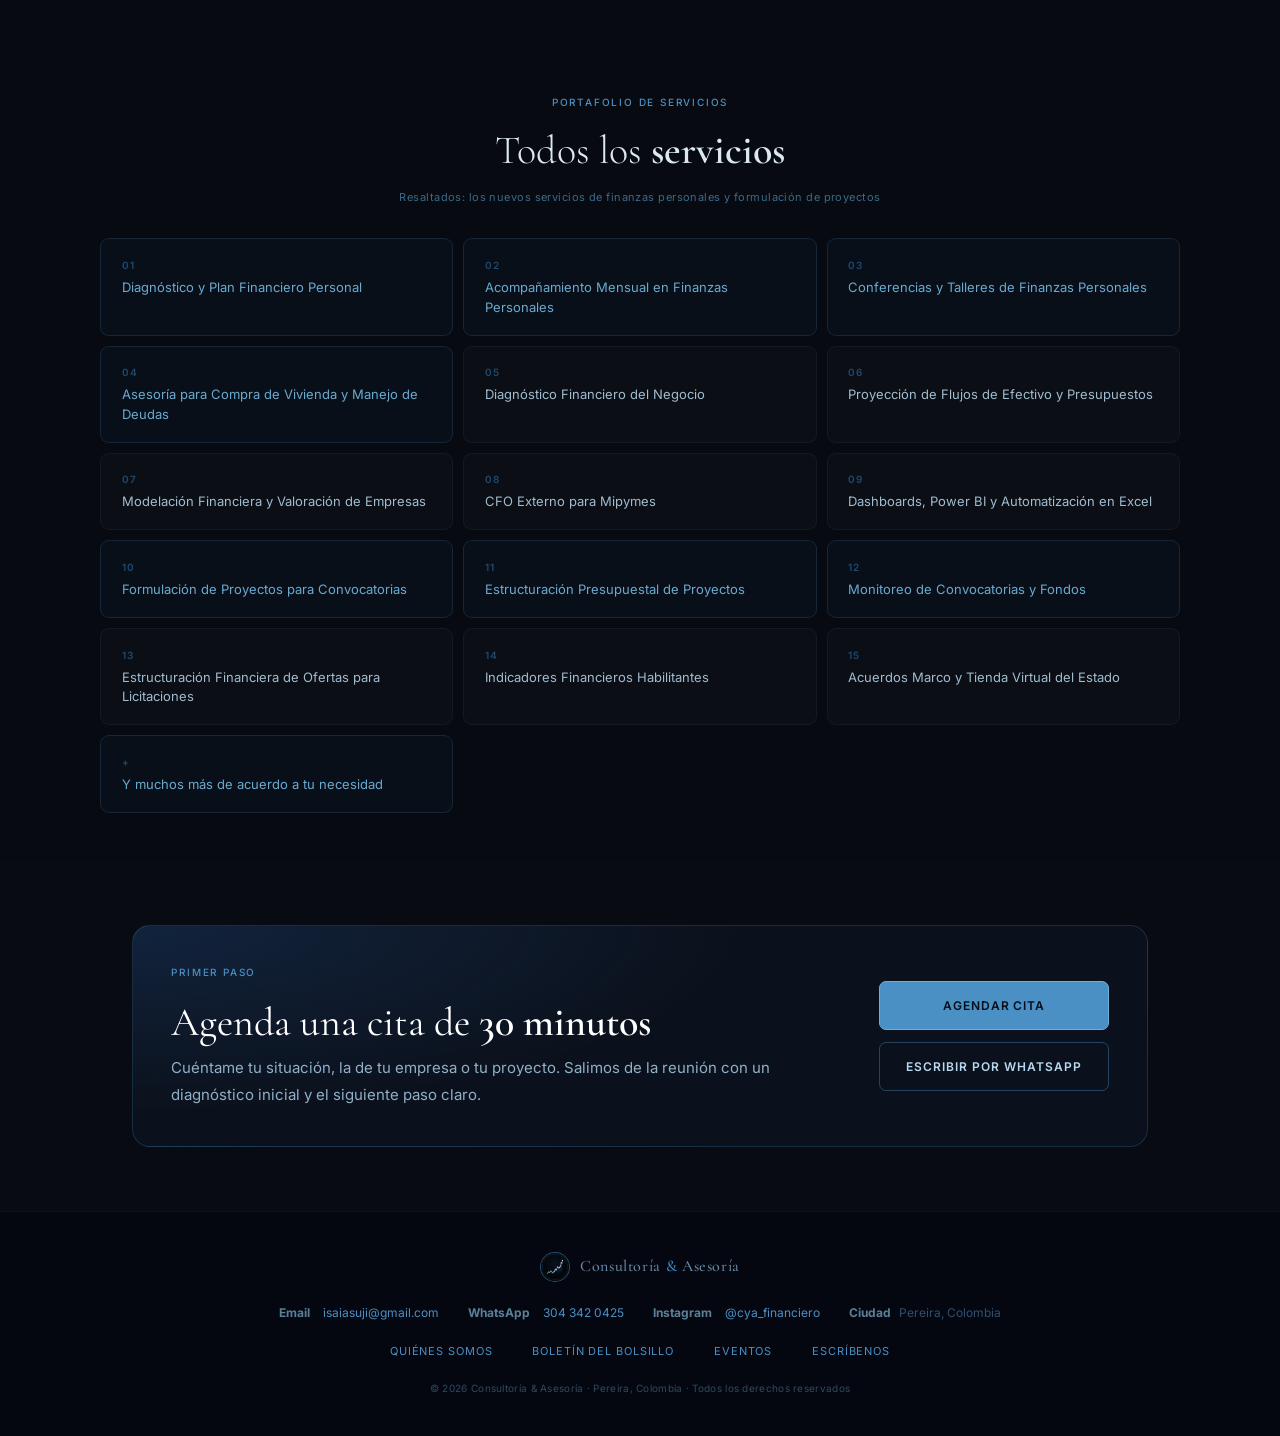
==== commit 97e3cdf8: "Versión 2026: cuatro frentes, Boletín del Bolsillo, eventos y compra sin pasarela Co-Authored-By: Cl" ====
--- a/index.html
+++ b/index.html
@@ -3,152 +3,185 @@
 <head>
   <meta charset="UTF-8" />
   <meta name="viewport" content="width=device-width, initial-scale=1.0" />
-  <meta name="description" content="Consultoría y Asesoría Financiera Empresarial y Estatal. Diagnóstico financiero, proyecciones, valoración de empresas y contratación estatal en Colombia." />
-  <title>Consultoría & Asesoría — Inicio</title>
+  <meta name="description" content="Consultoría financiera en Pereira: finanzas personales, planeación financiera corporativa, formulación de proyectos y contratación estatal. Boletín del Bolsillo gratis y eventos." />
+  <meta property="og:title" content="Consultoría & Asesoría — Decisiones financieras con visión estratégica" />
+  <meta property="og:description" content="Consultoría financiera en Pereira: finanzas personales, planeación financiera corporativa, formulación de proyectos y contratación estatal. Boletín del Bolsillo gratis y eventos." />
+  <meta property="og:image" content="assets/img/perfil-400.png" />
+  <title>Consultoría & Asesoría — Decisiones financieras con visión estratégica</title>
   <link rel="icon" type="image/png" href="assets/images/favicon.png" />
   <link rel="stylesheet" href="styles.css" />
+  <link rel="stylesheet" href="extras.css" />
 </head>
 <body>
 
-  <!-- ── NAVIGATION ── -->
   <nav>
     <a href="index.html" class="nav-logo">
-      <div class="logo-box">
-        <img src="assets/images/logo.png" alt="Consultoría & Asesoría logo" />
-      </div>
+      <div class="logo-box" style="padding:0;border-radius:50%"><img src="assets/img/perfil-400.png" alt="Consultoría & Asesoría" style="width:100%;height:100%" /></div>
       <span class="nav-brand cg">Consultoría <em>&amp;</em> Asesoría</span>
     </a>
-
     <div class="nav-links">
       <a href="index.html" class="active">Inicio</a>
       <a href="quienes-somos.html">Quiénes somos</a>
+      <a href="boletin.html">Boletín</a>
+      <a href="eventos.html">Eventos</a>
       <a href="escribenos.html">Escríbenos</a>
+      <a href="escribenos.html#agendar" class="nav-cta">Agendar cita</a>
     </div>
-
-    <button class="hamburger" id="hambBtn" aria-label="Abrir menú">
-      <span></span><span></span><span></span>
-    </button>
+    <button class="hamburger" id="hambBtn" aria-label="Abrir menú"><span></span><span></span><span></span></button>
   </nav>
-
-  <!-- Mobile menu -->
   <nav class="mobile-menu" id="mobileMenu" aria-label="Menú móvil">
     <a href="index.html" class="active">Inicio</a>
     <a href="quienes-somos.html">Quiénes somos</a>
+    <a href="boletin.html">Boletín</a>
+    <a href="eventos.html">Eventos</a>
     <a href="escribenos.html">Escríbenos</a>
+    <a href="escribenos.html#agendar">Agendar cita →</a>
   </nav>
 
-  <!-- ── HERO ── -->
   <section class="hero">
     <div class="hero-glow"></div>
     <div class="hero-grid"></div>
-
-    <div class="hero-badge">
-      <span class="badge-dot"></span>
-      Consultoría Financiera Empresarial y Estatal
+    <div class="hero-badge"><span class="badge-dot"></span>Consultoría financiera para personas, empresas y proyectos</div>
+    <div class="hero-logo-wrap" style="padding:0"><img src="assets/img/perfil-400.png" alt="" style="width:100%;height:100%" /></div>
+    <h1 class="cg"><strong>Decisiones financieras</strong><br>con visión estratégica</h1>
+    <p class="hero-tagline">Finanzas personales &nbsp;·&nbsp; Planeación corporativa &nbsp;·&nbsp; Proyectos &nbsp;·&nbsp; Contratación estatal</p>
+    <div class="tip-container"><p class="tip-text" id="tipEl"></p></div>
+    <div class="tip-dots" id="tipDots"></div>
+    <div class="btn-row" style="justify-content:center;position:relative;z-index:1">
+      <a href="escribenos.html#agendar" class="btn btn-primary">Agendar una cita &nbsp;→</a>
+      <a href="eventos.html" class="btn btn-ghost">Ver próximo evento</a>
     </div>
-
-    <div class="hero-logo-wrap">
-      <img src="assets/images/logo-transparente.png" alt="Logo Consultoría & Asesoría" />
-    </div>
-
-    <h1 class="cg">
-      <strong>Decisiones financieras</strong><br>con visión estratégica
-    </h1>
-
-    <p class="hero-tagline">Rigor analítico &nbsp;·&nbsp; Valor real &nbsp;·&nbsp; Resultados sostenibles</p>
-
-    <div class="tip-container">
-      <p class="tip-text" id="tipEl"></p>
-    </div>
-    <div class="tip-dots" id="tipDots"></div>
-
-    <a href="escribenos.html" class="btn-cta">Solicitar asesoría &nbsp;→</a>
   </section>
 
   <div class="sep"></div>
 
-  <!-- ── METRICS ── -->
   <div class="metrics fi">
-    <div class="metrics-inner">
-      <div class="metric-card">
-        <div class="m-icon">
-          <svg viewBox="0 0 24 24" aria-hidden="true">
-            <path d="M3 3h18v18H3z" stroke-dasharray="2 3"/>
-            <path d="M7 17l4-4 3 3 5-6"/>
-          </svg>
-        </div>
-        <div class="m-num" id="m1">15<em>+</em></div>
-        <div class="m-lbl">Servicios<br>especializados</div>
-      </div>
-      <div class="metric-card">
-        <div class="m-icon">
-          <svg viewBox="0 0 24 24" aria-hidden="true">
-            <circle cx="12" cy="8" r="4"/>
-            <path d="M4 20c0-4 3.6-7 8-7s8 3 8 7"/>
-          </svg>
-        </div>
-        <div class="m-num" id="m2">13<em>+</em></div>
-        <div class="m-lbl">Empresas privadas<br>apoyadas</div>
-      </div>
-      <div class="metric-card">
-        <div class="m-icon">
-          <svg viewBox="0 0 24 24" aria-hidden="true">
-            <path d="M3 21h18M5 21V9l7-6 7 6v12M9 21v-6h6v6"/>
-          </svg>
-        </div>
-        <div class="m-num" id="m3">3<em>+</em></div>
-        <div class="m-lbl">Entidades estatales<br>apoyadas</div>
-      </div>
+    <div class="metrics-inner m4">
+      <div class="metric-card"><div class="m-num" data-target="100">0<em>+</em></div><div class="m-lbl">Conferencias<br>dictadas</div></div>
+      <div class="metric-card"><div class="m-num" data-target="13">0<em>+</em></div><div class="m-lbl">Empresas privadas<br>apoyadas</div></div>
+      <div class="metric-card"><div class="m-num" data-target="3">0<em>+</em></div><div class="m-lbl">Entidades estatales<br>apoyadas</div></div>
+      <div class="metric-card"><div class="m-num" data-target="39" data-pre="$" data-suf="M+">$0<em>M+</em></div><div class="m-lbl">Conseguidos en<br>convocatorias</div></div>
     </div>
   </div>
 
   <div class="sep"></div>
 
-  <!-- ── INSTITUTIONAL ── -->
   <div class="inst fi">
     <p class="eyebrow">Propuesta de valor</p>
     <div class="quote-mark">"</div>
     <p class="inst-text">
-      Contar con una <strong>visión externa, integral y altamente capacitada</strong>
-      del negocio permite optimizar procesos, facilitar la toma de decisiones y proyectar
-      información de manera <strong>acertada y veraz</strong> para inversionistas, socios
-      o juntas directivas. En un entorno donde los datos definen el rumbo, la consultoría
-      financiera especializada es la diferencia entre crecer con claridad o avanzar a ciegas.
+      Contar con una <strong>visión externa, integral y altamente capacitada</strong> permite tomar
+      mejores decisiones con el dinero: el de tu hogar, el de tu empresa o el de tu próximo proyecto.
+      En un entorno donde los datos definen el rumbo, la asesoría financiera especializada es la
+      diferencia entre <strong>crecer con claridad o avanzar a ciegas</strong>.
     </p>
   </div>
 
-  <div class="sep"></div>
+  <section class="section alt">
+    <div class="wrap">
+      <div class="sec-hd fi"><p class="sec-ey">Cuatro frentes</p><h2 class="sec-title cg">¿En qué te <strong>puedo ayudar?</strong></h2><p class="sec-sub">Elige tu punto de partida: cada frente empieza con un diagnóstico</p></div>
+      <div class="frentes">
+        <a href="escribenos.html?s=finanzas-personales#agendar" class="frente fi">
+          <div class="frente-hd"><h3>Finanzas personales</h3><span class="num">01</span></div>
+          <span class="para">Para personas, parejas y hogares</span>
+          <p class="promesa">«No se trata de ganar más dinero, sino de tomar mejores decisiones con él.»</p>
+          <ul><li class="new">Diagnóstico y plan financiero personal</li><li class="new">Acompañamiento mensual</li><li class="new">Conferencias y talleres</li><li>Compra de vivienda y manejo de deudas</li></ul>
+          <span class="go">Agendar diagnóstico →</span>
+        </a>
+        <a href="escribenos.html?s=planeacion#agendar" class="frente fi">
+          <div class="frente-hd"><h3>Planeación financiera corporativa</h3><span class="num">02</span></div>
+          <span class="para">Para pymes y empresas en crecimiento</span>
+          <p class="promesa">«Transformo los datos de tu empresa en decisiones estratégicas.»</p>
+          <ul><li>Diagnóstico financiero del negocio</li><li>Presupuestos, flujo de caja y forecasting</li><li>Modelación y valoración de empresas</li><li>CFO externo mensual</li></ul>
+          <span class="go">Agendar diagnóstico →</span>
+        </a>
+        <a href="escribenos.html?s=proyectos#agendar" class="frente fi">
+          <div class="frente-hd"><h3>Formulación de proyectos</h3><span class="num">03</span></div>
+          <span class="para">Para organizaciones culturales, fundaciones, universidades y emprendedores</span>
+          <p class="promesa">«Convierto ideas en proyectos competitivos para acceder a financiación.»</p>
+          <ul><li class="new">Formulación integral para convocatorias</li><li class="new">Estructuración presupuestal</li><li class="new">Monitoreo de convocatorias</li><li class="new">Talleres de formulación</li></ul>
+          <span class="go">Evaluar mi idea →</span>
+        </a>
+        <a href="escribenos.html?s=contratacion#agendar" class="frente fi">
+          <div class="frente-hd"><h3>Contratación estatal</h3><span class="num">04</span></div>
+          <span class="para">Para empresas que le venden al Estado</span>
+          <p class="promesa">«Ofertas económicamente competitivas y financieramente sostenibles.»</p>
+          <ul><li>Estudio financiero de pliegos</li><li>Estructuración económica de ofertas</li><li>Indicadores financieros habilitantes</li><li>Acuerdos Marco y Tienda Virtual del Estado</li></ul>
+          <span class="go">Revisar una oportunidad →</span>
+        </a>
+      </div>
+    </div>
+  </section>
 
-  <!-- ── SERVICES ── -->
+  <section class="section">
+    <div class="wrap">
+      <div class="sec-hd fi"><p class="sec-ey">Resultados</p><h2 class="sec-title cg">Proyectos formulados <strong>que ganaron</strong></h2><p class="sec-sub">Experiencia real llevando ideas a convocatorias competitivas</p></div>
+      <div class="wins">
+        <div class="win-total fi"><div class="big">$39<em>M+</em></div><p>conseguidos en convocatorias municipales, nacionales e institucionales con proyectos formulados por Isaías.</p></div>
+        <div class="win fi"><span class="badge">2 de 2 ganadas</span><h4>Urban Fusion Fest</h4><p>Festival cultural postulado a convocatorias de la Alcaldía de Cali y del Ministerio de las Culturas.</p><span class="res">Más de $30 millones</span></div>
+        <div class="win fi"><span class="badge">Entre 60+ proyectos</span><h4>Simulador de Mercados Financieros</h4><p>Laboratorio de Contabilidad y Finanzas, Convocatoria para la Innovación en la Educación de la Javeriana Cali.</p><span class="res">Financiación y equipo técnico</span></div>
+        <div class="win fi"><span class="badge">Ganador</span><h4>El Flautista Mágico</h4><p>Obra del grupo de teatro Humanarte, presentada a estímulos culturales municipales.</p><span class="res">$9 millones</span></div>
+      </div>
+      <p class="sec-sub center" style="margin-top:1.4rem">Cada convocatoria tiene sus propios criterios: una buena formulación mejora la propuesta, pero ningún formulador puede garantizar la adjudicación.</p>
+    </div>
+  </section>
+
+  <section class="section alt">
+    <div class="wrap">
+      <div class="teasers">
+        <div class="teaser fi">
+          <p class="eyebrow" style="margin:0">Próximo evento</p>
+          <h3 data-cya="evento.titulo">Tu dinero, tus reglas</h3>
+          <p><span data-cya="evento.fechaTexto"></span><br>Cupos limitados · almuerzo incluido</p>
+          <div class="countdown" data-countdown></div>
+          <div class="btn-row"><a href="eventos.html" class="btn btn-primary">Reservar mi cupo</a></div>
+        </div>
+        <div class="teaser fi" style="border-color:rgba(201,162,74,.3)">
+          <p class="eyebrow" style="margin:0;color:#e0bd6a">Un regalo cada mes</p>
+          <h3>Boletín del Bolsillo · <span data-cya="boletin.mes">Octubre 2026</span></h3>
+          <p>Las cifras del mes que mueven tu dinero, explicadas en 4 páginas. Gratis, sin registro.</p>
+          <div class="btn-row"><a data-boletin-link class="btn btn-gold" href="#">Descargar gratis</a><a href="boletin.html" class="btn btn-ghost">Ver qué trae</a></div>
+        </div>
+      </div>
+    </div>
+  </section>
+
   <section class="services">
-    <div class="sec-hd fi">
-      <p class="sec-ey">Portafolio de servicios</p>
-      <h2 class="sec-title cg">Nuestros <strong>Servicios</strong></h2>
-      <p class="sec-sub">Soluciones financieras de alto impacto para su organización</p>
-    </div>
+    <div class="sec-hd fi"><p class="sec-ey">Portafolio de servicios</p><h2 class="sec-title cg">Todos los <strong>servicios</strong></h2><p class="sec-sub">Resaltados: los nuevos servicios de finanzas personales y formulación de proyectos</p></div>
     <div class="svc-grid" id="svcGrid"></div>
   </section>
 
-  <!-- ── FOOTER ── -->
+  <section class="section">
+    <div class="wrap">
+      <div class="agendar fi">
+        <div><p class="eyebrow">Primer paso</p><h2>Agenda una cita de <strong>30 minutos</strong></h2><p class="lede" style="margin-top:10px">Cuéntame tu situación, la de tu empresa o tu proyecto. Salimos de la reunión con un diagnóstico inicial y el siguiente paso claro.</p></div>
+        <div class="btn-row" style="flex-direction:column"><a href="escribenos.html#agendar" class="btn btn-primary">Agendar cita</a><a href="https://wa.me/573043420425?text=Hola%20Isa%C3%ADas%2C%20quiero%20agendar%20una%20cita." class="btn btn-ghost" target="_blank" rel="noopener">Escribir por WhatsApp</a></div>
+      </div>
+    </div>
+  </section>
+
   <footer>
     <div class="ft-logo-row">
-      <div class="ft-logo-box">
-        <img src="assets/images/logo.png" alt="Logo" />
-      </div>
+      <div class="ft-logo-box" style="padding:0;border-radius:50%"><img src="assets/img/perfil-400.png" alt="Logo" style="width:100%;height:100%" /></div>
       <span class="ft-brand cg">Consultoría <em>&amp;</em> Asesoría</span>
     </div>
     <div class="ft-contact">
       <div class="ft-item"><strong>Email</strong>&nbsp;<a href="mailto:isaiasuji@gmail.com" style="color:#4a90c4;">isaiasuji@gmail.com</a></div>
       <div class="ft-item"><strong>WhatsApp</strong>&nbsp;<a href="https://wa.me/573043420425" style="color:#4a90c4;">304 342 0425</a></div>
+      <div class="ft-item"><strong>Instagram</strong>&nbsp;<a href="https://www.instagram.com/cya_financiero/" style="color:#4a90c4;">@cya_financiero</a></div>
       <div class="ft-item"><strong>Ciudad</strong>&nbsp;Pereira, Colombia</div>
     </div>
     <div class="ft-links">
       <a href="quienes-somos.html">Quiénes somos</a>
+      <a href="boletin.html">Boletín del Bolsillo</a>
+      <a href="eventos.html">Eventos</a>
       <a href="escribenos.html">Escríbenos</a>
     </div>
-    <p class="ft-copy">© 2025 Consultoría &amp; Asesoría · Pereira, Colombia · Todos los derechos reservados</p>
+    <p class="ft-copy" style="color:#2e4a62">© 2026 Consultoría &amp; Asesoría · Pereira, Colombia · Todos los derechos reservados</p>
   </footer>
 
+  <script src="datos.js"></script>
   <script src="script.js"></script>
+  <script src="app.js"></script>
 </body>
 </html>
--- a/extras.css
+++ b/extras.css
@@ -0,0 +1,231 @@
+/* ============================================================
+   CONSULTORÍA & ASESORÍA — extras.css (secciones 2026)
+   ============================================================ */
+
+.wrap { max-width: 1080px; margin: 0 auto; padding: 0 2rem; }
+.section { padding: 4rem 0; }
+.section.alt { background: #070a10; }
+.lede { font-size: 15px; color: #8fb0c8; line-height: 1.8; max-width: 640px; }
+.lede strong { color: #dce8f0; font-weight: 500; }
+.center { text-align: center; }
+.center .lede { margin: 0 auto; }
+
+/* nav CTA */
+.nav-cta {
+  font-size: 11px !important; letter-spacing: .07em; text-transform: uppercase;
+  color: #050e1a !important; background: #4a90c4; border: 0 !important;
+  padding: 8px 16px !important; border-radius: 6px; font-weight: 600;
+}
+.nav-cta:hover { background: #6ab0de; }
+.nav-links { gap: 2rem; }
+
+/* buttons */
+.btn { display: inline-flex; align-items: center; justify-content: center; gap: 8px; border-radius: 7px; padding: 14px 26px;
+  font-size: 12px; font-weight: 600; letter-spacing: .08em; text-transform: uppercase; transition: background .2s, transform .15s, border-color .2s; cursor: pointer; border: 1px solid transparent; font-family: 'Inter', sans-serif; }
+.btn:hover { transform: translateY(-1px); }
+.btn-primary { background: #4a90c4; color: #050e1a; border-color: #6ab0de; }
+.btn-primary:hover { background: #6ab0de; }
+.btn-ghost { background: transparent; color: #b8d8f0; border-color: rgba(74,144,196,.4); }
+.btn-ghost:hover { border-color: #4a90c4; background: rgba(74,144,196,.06); }
+.btn-gold { background: #c9a24a; color: #1a1306; border-color: #e0bd6a; }
+.btn-gold:hover { background: #e0bd6a; }
+.btn-row { display: flex; gap: 12px; flex-wrap: wrap; }
+.center .btn-row { justify-content: center; }
+
+/* metrics 4 */
+.metrics-inner.m4 { grid-template-columns: repeat(4, 1fr); max-width: 1000px; }
+
+/* frentes */
+.frentes { display: grid; grid-template-columns: repeat(2, 1fr); gap: 16px; margin-top: 2.5rem; }
+.frente { background: rgba(255,255,255,.022); border: 1px solid rgba(74,144,196,.13); border-radius: 14px; padding: 1.8rem; display: flex; flex-direction: column; gap: 12px; transition: border-color .25s, transform .2s; }
+.frente:hover { border-color: rgba(74,144,196,.35); transform: translateY(-2px); }
+.frente-hd { display: flex; justify-content: space-between; align-items: baseline; gap: 10px; }
+.frente h3 { font-family: 'Cormorant Garamond', serif; font-size: 1.7rem; font-weight: 500; color: #e2edf6; line-height: 1.15; }
+.frente .num { font-family: 'Cormorant Garamond', serif; font-size: 2.2rem; color: #2f5f88; line-height: 1; }
+.frente .para { font-size: 11px; letter-spacing: .1em; text-transform: uppercase; color: #5aa0d0; }
+.frente .promesa { font-family: 'Cormorant Garamond', serif; font-style: italic; font-size: 1.15rem; color: #a9c6dc; border-left: 2px solid rgba(74,144,196,.45); padding-left: 12px; line-height: 1.5; }
+.frente ul { list-style: none; display: flex; flex-direction: column; gap: 6px; }
+.frente li { font-size: 13.5px; color: #93b2c9; padding-left: 16px; position: relative; }
+.frente li::before { content: "›"; position: absolute; left: 0; color: #4a90c4; }
+.frente li.new::after { content: "Nuevo"; margin-left: 8px; font-size: 9.5px; letter-spacing: .08em; text-transform: uppercase; color: #c9a24a; border: 1px solid rgba(201,162,74,.4); border-radius: 999px; padding: 1px 7px; }
+.frente .go { margin-top: auto; font-size: 12px; color: #6ab0de; letter-spacing: .06em; text-transform: uppercase; font-weight: 600; }
+
+/* resultados convocatorias */
+.wins { display: grid; grid-template-columns: 1.1fr 1fr 1fr 1fr; gap: 14px; margin-top: 2.5rem; align-items: stretch; }
+.win-total { background: linear-gradient(160deg, rgba(37,90,160,.28), rgba(8,11,18,.2)); border: 1px solid rgba(74,144,196,.3); border-radius: 14px; padding: 1.6rem; display: flex; flex-direction: column; justify-content: center; }
+.win-total .big { font-family: 'Cormorant Garamond', serif; font-size: 3.4rem; font-weight: 600; color: #fff; line-height: 1; }
+.win-total .big em { font-style: normal; color: #5aa0d0; font-size: .6em; }
+.win-total p { font-size: 13px; color: #8fb0c8; margin-top: 8px; }
+.win { background: rgba(255,255,255,.022); border: 1px solid rgba(74,144,196,.12); border-radius: 14px; padding: 1.4rem; display: flex; flex-direction: column; gap: 8px; }
+.win .badge { align-self: flex-start; font-size: 10px; letter-spacing: .1em; text-transform: uppercase; color: #c9a24a; border: 1px solid rgba(201,162,74,.35); padding: 3px 9px; border-radius: 999px; }
+.win h4 { font-family: 'Cormorant Garamond', serif; font-size: 1.35rem; font-weight: 500; color: #e2edf6; line-height: 1.2; }
+.win p { font-size: 13px; color: #8fb0c8; line-height: 1.6; }
+.win .res { margin-top: auto; font-size: 13px; color: #dce8f0; font-weight: 500; }
+
+/* teasers (home) */
+.teasers { display: grid; grid-template-columns: 1fr 1fr; gap: 16px; }
+.teaser { border-radius: 16px; padding: 2rem; border: 1px solid rgba(74,144,196,.18); background: radial-gradient(120% 140% at 100% 0%, rgba(37,90,160,.22), rgba(8,11,18,0) 60%), #0b111c; display: flex; flex-direction: column; gap: 12px; }
+.teaser h3 { font-family: 'Cormorant Garamond', serif; font-size: 1.9rem; font-weight: 500; color: #fff; line-height: 1.1; }
+.teaser p { font-size: 14px; color: #8fb0c8; }
+
+/* countdown */
+.countdown { display: flex; gap: 10px; }
+.cd { min-width: 70px; text-align: center; background: rgba(8,11,18,.6); border: 1px solid rgba(74,144,196,.25); border-radius: 10px; padding: 10px 8px; }
+.cd b { display: block; font-family: 'Cormorant Garamond', serif; font-size: 2.1rem; font-weight: 600; color: #fff; line-height: 1; }
+.cd span { font-size: 9.5px; letter-spacing: .12em; text-transform: uppercase; color: #5a8098; }
+
+/* boletín page */
+.hero-split { display: grid; grid-template-columns: 1.05fr .95fr; gap: 3rem; align-items: center; padding: 4rem 0 3rem; }
+.hero-split h1 { font-family: 'Cormorant Garamond', serif; font-size: clamp(2.4rem, 5vw, 3.8rem); font-weight: 300; line-height: 1.05; color: #e2edf6; }
+.hero-split h1 strong { font-weight: 600; color: #fff; }
+.hero-split h1 em { font-style: normal; color: #5aa0d0; font-weight: 600; }
+.gift-tag { display: inline-flex; align-items: center; gap: 8px; font-size: 11px; letter-spacing: .14em; text-transform: uppercase; color: #e0bd6a; border: 1px solid rgba(201,162,74,.35); background: rgba(201,162,74,.06); border-radius: 999px; padding: 6px 14px; margin-bottom: 1.2rem; }
+.stack { position: relative; height: 430px; }
+.stack img { position: absolute; width: 62%; border-radius: 8px; box-shadow: 0 30px 60px rgba(0,0,0,.55), 0 0 0 1px rgba(74,144,196,.2); transition: transform .4s; }
+.stack img:nth-child(1) { left: 0; top: 40px; transform: rotate(-6deg); }
+.stack img:nth-child(2) { left: 19%; top: 15px; transform: rotate(-1deg); z-index: 2; }
+.stack img:nth-child(3) { right: 0; top: 0; transform: rotate(5deg); z-index: 3; }
+.stack:hover img:nth-child(1) { transform: rotate(-9deg) translateX(-10px); }
+.stack:hover img:nth-child(3) { transform: rotate(8deg) translateX(10px); }
+.adelanto { display: grid; grid-template-columns: repeat(3, 1fr); gap: 12px; margin: 1.8rem 0; }
+.adelanto div { background: rgba(255,255,255,.025); border: 1px solid rgba(74,144,196,.14); border-radius: 12px; padding: 1rem; }
+.adelanto b { display: block; font-family: 'Cormorant Garamond', serif; font-size: 1.9rem; font-weight: 600; color: #fff; line-height: 1; }
+.adelanto span { font-size: 12.5px; color: #8fb0c8; line-height: 1.45; display: block; margin-top: 6px; }
+.fine { font-size: 12px; color: #5a8098; margin-top: 12px; }
+.fine strong { color: #9fc4de; font-weight: 500; }
+.inside { display: grid; grid-template-columns: repeat(4, 1fr); gap: 14px; margin-top: 2rem; }
+.inside figure { background: #0b111c; border: 1px solid rgba(74,144,196,.14); border-radius: 12px; padding: 10px; }
+.inside img { border-radius: 6px; }
+.inside figcaption { font-size: 12.5px; color: #93b2c9; margin-top: 10px; padding: 0 4px 4px; }
+.inside figcaption b { color: #e2edf6; display: block; font-size: 13.5px; font-weight: 600; }
+
+/* premium */
+.premium { display: grid; grid-template-columns: .8fr 1.2fr; gap: 3rem; align-items: center; background: linear-gradient(135deg, rgba(201,162,74,.08), rgba(8,11,18,0) 50%), #0b111c; border: 1px solid rgba(201,162,74,.28); border-radius: 18px; padding: 2.5rem; }
+.locked { position: relative; border-radius: 10px; overflow: hidden; box-shadow: 0 30px 60px rgba(0,0,0,.5); }
+.locked img { filter: blur(5px) saturate(.8); transform: scale(1.06); }
+.locked .lock { position: absolute; inset: 0; display: flex; flex-direction: column; align-items: center; justify-content: center; gap: 10px; background: rgba(8,11,18,.35); }
+.locked .lock svg { width: 46px; height: 46px; }
+.locked .lock span { font-size: 11px; letter-spacing: .14em; text-transform: uppercase; color: #f1dca8; background: rgba(8,11,18,.75); padding: 5px 12px; border-radius: 999px; }
+.locked .ribbon { position: absolute; top: 14px; left: -36px; transform: rotate(-35deg); background: #c9a24a; color: #1a1306; font-size: 10px; font-weight: 700; letter-spacing: .12em; padding: 5px 44px; }
+.premium h2 { font-family: 'Cormorant Garamond', serif; font-size: clamp(1.8rem, 3.5vw, 2.6rem); font-weight: 400; color: #fff; line-height: 1.1; }
+.premium h2 strong { font-weight: 600; }
+.premium ul { list-style: none; margin: 1.2rem 0; display: flex; flex-direction: column; gap: 8px; }
+.premium li { font-size: 14px; color: #a9c6dc; padding-left: 22px; position: relative; }
+.premium li::before { content: ""; position: absolute; left: 0; top: 7px; width: 9px; height: 9px; border-radius: 2px; background: #c9a24a; }
+.price { display: flex; align-items: baseline; gap: 12px; margin-bottom: 1.2rem; }
+.price b { font-family: 'Cormorant Garamond', serif; font-size: 2.6rem; font-weight: 600; color: #fff; line-height: 1; }
+.price s { color: #5a8098; font-size: 1rem; }
+.price small { font-size: 12px; color: #8fb0c8; }
+
+/* suscripción */
+.sub-form { display: flex; gap: 10px; max-width: 520px; margin: 1.5rem auto 0; }
+.sub-form input { flex: 1; }
+
+/* eventos */
+.ev-hero { position: relative; overflow: hidden; padding: 4.5rem 0 3.5rem; border-bottom: 1px solid rgba(74,144,196,.1); }
+.ev-hero .bg { position: absolute; inset: 0; background: radial-gradient(70% 90% at 80% 10%, rgba(37,90,160,.35), transparent 65%), radial-gradient(50% 70% at 0% 100%, rgba(201,162,74,.1), transparent 60%); pointer-events: none; }
+.ev-grid { position: relative; display: grid; grid-template-columns: 1.2fr .8fr; gap: 3rem; align-items: center; }
+.ev-hero h1 { font-family: 'Cormorant Garamond', serif; font-size: clamp(2.8rem, 6.5vw, 5rem); font-weight: 600; line-height: .98; color: #fff; }
+.ev-hero h1 em { font-style: normal; color: #5aa0d0; }
+.ev-meta { display: flex; flex-direction: column; gap: 6px; margin: 1.4rem 0; font-size: 14px; color: #b8d0e2; }
+.ev-meta span { display: flex; gap: 10px; align-items: center; }
+.ev-meta svg { width: 16px; height: 16px; stroke: #5aa0d0; fill: none; stroke-width: 1.8; flex: none; }
+.ticket { background: #0b111c; border: 1px solid rgba(74,144,196,.3); border-radius: 16px; padding: 1.6rem; display: flex; flex-direction: column; gap: 14px; box-shadow: 0 30px 70px rgba(0,0,0,.45); }
+.ticket .k { font-size: 10.5px; letter-spacing: .14em; text-transform: uppercase; color: #5a8098; }
+.bar { height: 8px; background: rgba(74,144,196,.12); border-radius: 999px; overflow: hidden; }
+.bar i { display: block; height: 100%; background: linear-gradient(90deg, #4a90c4, #c9a24a); border-radius: 999px; }
+.ticket .cupos { display: flex; justify-content: space-between; font-size: 12.5px; color: #93b2c9; }
+.urgent { font-size: 12.5px; color: #e0bd6a; display: flex; gap: 8px; align-items: center; }
+.videos { display: grid; grid-template-columns: repeat(3, 1fr); gap: 16px; margin-top: 2.2rem; }
+.video { aspect-ratio: 9 / 16; border-radius: 14px; overflow: hidden; background: radial-gradient(90% 70% at 50% 25%, rgba(37,90,160,.35), #0b111c 70%); border: 1px solid rgba(74,144,196,.18); position: relative; display: flex; flex-direction: column; justify-content: flex-end; padding: 1.2rem; }
+.video iframe { position: absolute; inset: 0; width: 100%; height: 100%; border: 0; }
+.video .play { position: absolute; top: 40%; left: 50%; transform: translate(-50%, -50%); width: 64px; height: 64px; border-radius: 50%; border: 1.5px solid rgba(255,255,255,.4); display: flex; align-items: center; justify-content: center; }
+.video .play svg { width: 22px; height: 22px; fill: #fff; margin-left: 4px; }
+.video h4 { position: relative; font-family: 'Cormorant Garamond', serif; font-size: 1.35rem; font-weight: 500; color: #fff; line-height: 1.2; }
+.video small { position: relative; font-size: 10.5px; letter-spacing: .12em; text-transform: uppercase; color: #c9a24a; }
+.agenda { display: grid; grid-template-columns: 110px 1fr; gap: 0; margin-top: 2rem; border-top: 1px solid rgba(74,144,196,.12); }
+.agenda > div { padding: 1.1rem 0; border-bottom: 1px solid rgba(74,144,196,.12); }
+.agenda .h { font-family: 'Cormorant Garamond', serif; font-size: 1.4rem; color: #5aa0d0; }
+.agenda h4 { font-size: 15px; color: #e2edf6; font-weight: 600; margin-bottom: 3px; }
+.agenda p { font-size: 13.5px; color: #8fb0c8; }
+.incl { display: grid; grid-template-columns: repeat(4, 1fr); gap: 12px; margin-top: 2rem; }
+.incl div { background: rgba(255,255,255,.022); border: 1px solid rgba(74,144,196,.12); border-radius: 12px; padding: 1.2rem; }
+.incl svg { width: 22px; height: 22px; stroke: #5aa0d0; fill: none; stroke-width: 1.6; margin-bottom: 8px; }
+.incl h4 { font-size: 14px; color: #e2edf6; margin-bottom: 3px; }
+.incl p { font-size: 12.5px; color: #8fb0c8; }
+.cost { display: grid; grid-template-columns: 1fr 1fr; gap: 16px; margin-top: 2rem; }
+.cost > div { border-radius: 14px; padding: 1.6rem; }
+.cost .a { background: rgba(180,71,47,.07); border: 1px solid rgba(180,71,47,.25); }
+.cost .b { background: rgba(74,144,196,.07); border: 1px solid rgba(74,144,196,.3); }
+.cost b { font-family: 'Cormorant Garamond', serif; font-size: 2.4rem; color: #fff; display: block; line-height: 1; margin: 6px 0; }
+.cost p { font-size: 13.5px; color: #a9c6dc; }
+.cost .k { font-size: 10.5px; letter-spacing: .12em; text-transform: uppercase; color: #8fb0c8; }
+.tiers { display: grid; grid-template-columns: 1fr 1fr; gap: 16px; margin-top: 2rem; max-width: 820px; margin-left: auto; margin-right: auto; }
+.tier { background: #0b111c; border: 1px solid rgba(74,144,196,.18); border-radius: 16px; padding: 1.8rem; display: flex; flex-direction: column; gap: 12px; position: relative; }
+.tier.best { border-color: #c9a24a; }
+.tier .flag { position: absolute; top: -12px; left: 1.8rem; background: #c9a24a; color: #1a1306; font-size: 10px; font-weight: 700; letter-spacing: .12em; text-transform: uppercase; padding: 4px 12px; border-radius: 999px; }
+.tier h4 { font-size: 13px; letter-spacing: .1em; text-transform: uppercase; color: #9fc4de; }
+.faq { max-width: 760px; margin: 2rem auto 0; }
+.faq details { border-bottom: 1px solid rgba(74,144,196,.14); padding: 1rem 0; }
+.faq summary { cursor: pointer; font-size: 15px; color: #e2edf6; list-style: none; display: flex; justify-content: space-between; gap: 12px; }
+.faq summary::after { content: "+"; color: #5aa0d0; font-size: 20px; line-height: 1; }
+.faq details[open] summary::after { content: "–"; }
+.faq p { font-size: 14px; color: #8fb0c8; margin-top: 8px; line-height: 1.7; }
+.sticky-buy { position: fixed; left: 0; right: 0; bottom: 0; z-index: 90; background: rgba(8,11,18,.96); border-top: 1px solid rgba(74,144,196,.25); padding: 10px 1rem; display: none; align-items: center; justify-content: space-between; gap: 10px; }
+.sticky-buy span { font-size: 12.5px; color: #b8d0e2; }
+
+/* comprar */
+.checkout { display: grid; grid-template-columns: .9fr 1.1fr; gap: 2rem; align-items: start; padding: 3.5rem 0; }
+.box { background: #0b111c; border: 1px solid rgba(74,144,196,.18); border-radius: 16px; padding: 1.8rem; }
+.box h2 { font-family: 'Cormorant Garamond', serif; font-size: 1.8rem; font-weight: 500; color: #fff; line-height: 1.15; margin-bottom: 8px; }
+.steps { list-style: none; counter-reset: s; display: flex; flex-direction: column; gap: 18px; margin-top: 1rem; }
+.steps li { counter-increment: s; display: grid; grid-template-columns: 34px 1fr; gap: 12px; }
+.steps li::before { content: counter(s); width: 30px; height: 30px; border-radius: 50%; background: rgba(74,144,196,.15); border: 1px solid rgba(74,144,196,.4); color: #9fc4de; display: flex; align-items: center; justify-content: center; font-weight: 600; font-size: 13px; }
+.steps h4 { font-size: 15px; color: #e2edf6; margin-bottom: 4px; }
+.steps p { font-size: 13.5px; color: #8fb0c8; }
+.paydata { margin-top: 10px; display: flex; flex-direction: column; gap: 8px; }
+.paydata div { display: flex; justify-content: space-between; gap: 10px; background: rgba(255,255,255,.03); border: 1px solid rgba(74,144,196,.15); border-radius: 8px; padding: 10px 12px; font-size: 13.5px; color: #dce8f0; }
+.paydata small { color: #5a8098; font-size: 11px; letter-spacing: .08em; text-transform: uppercase; }
+.copy { background: none; border: 1px solid rgba(74,144,196,.35); color: #9fc4de; border-radius: 6px; font-size: 11px; padding: 3px 9px; cursor: pointer; }
+.qty { display: flex; align-items: center; gap: 10px; margin: 12px 0; }
+.qty button { width: 34px; height: 34px; border-radius: 8px; border: 1px solid rgba(74,144,196,.35); background: transparent; color: #dce8f0; font-size: 18px; cursor: pointer; }
+.qty output { min-width: 28px; text-align: center; font-size: 16px; color: #fff; }
+.total { display: flex; justify-content: space-between; align-items: baseline; border-top: 1px solid rgba(74,144,196,.15); padding-top: 12px; margin-top: 12px; }
+.total b { font-family: 'Cormorant Garamond', serif; font-size: 2.2rem; color: #fff; }
+.secure { display: flex; gap: 8px; align-items: flex-start; font-size: 12.5px; color: #8fb0c8; margin-top: 14px; }
+.secure svg { width: 16px; height: 16px; stroke: #5aa0d0; fill: none; stroke-width: 1.8; flex: none; margin-top: 2px; }
+
+/* agenda cita */
+.agendar { display: grid; grid-template-columns: 1fr auto; gap: 2rem; align-items: center; background: radial-gradient(100% 140% at 0% 0%, rgba(37,90,160,.25), rgba(8,11,18,0) 60%), #0b111c; border: 1px solid rgba(74,144,196,.22); border-radius: 18px; padding: 2.4rem; }
+.agendar h2 { font-family: 'Cormorant Garamond', serif; font-size: clamp(1.8rem, 3.5vw, 2.5rem); font-weight: 400; color: #fff; line-height: 1.1; }
+.agendar h2 strong { font-weight: 600; }
+
+/* quienes */
+.profile-avatar.photo { padding: 0; }
+.profile-avatar.photo img { width: 100%; height: 100%; object-fit: cover; }
+
+/* ── responsive ── */
+@media (max-width: 900px) {
+  .wrap { padding: 0 1.5rem; }
+  .wins { grid-template-columns: 1fr 1fr; }
+  .hero-split, .ev-grid, .premium, .checkout { grid-template-columns: 1fr; gap: 2rem; }
+  .stack { height: 360px; max-width: 460px; }
+  .inside, .incl { grid-template-columns: repeat(2, 1fr); }
+  .metrics-inner.m4 { grid-template-columns: repeat(2, 1fr); }
+  .nav-links { gap: 1.3rem; }
+}
+@media (max-width: 640px) {
+  .wrap { padding: 0 1rem; }
+  .section { padding: 2.8rem 0; }
+  .frentes, .teasers, .wins, .cost, .tiers, .videos { grid-template-columns: 1fr !important; }
+  .videos { max-width: 300px; margin-left: auto; margin-right: auto; }
+  .adelanto { grid-template-columns: 1fr; }
+  .stack { height: 300px; }
+  .agendar { grid-template-columns: 1fr; padding: 1.6rem; }
+  .premium { padding: 1.5rem; }
+  .sub-form { flex-direction: column; }
+  .cd { min-width: 58px; } .cd b { font-size: 1.7rem; }
+  .agenda { grid-template-columns: 76px 1fr; }
+  .sticky-buy { display: flex; }
+  body.has-sticky { padding-bottom: 64px; }
+}
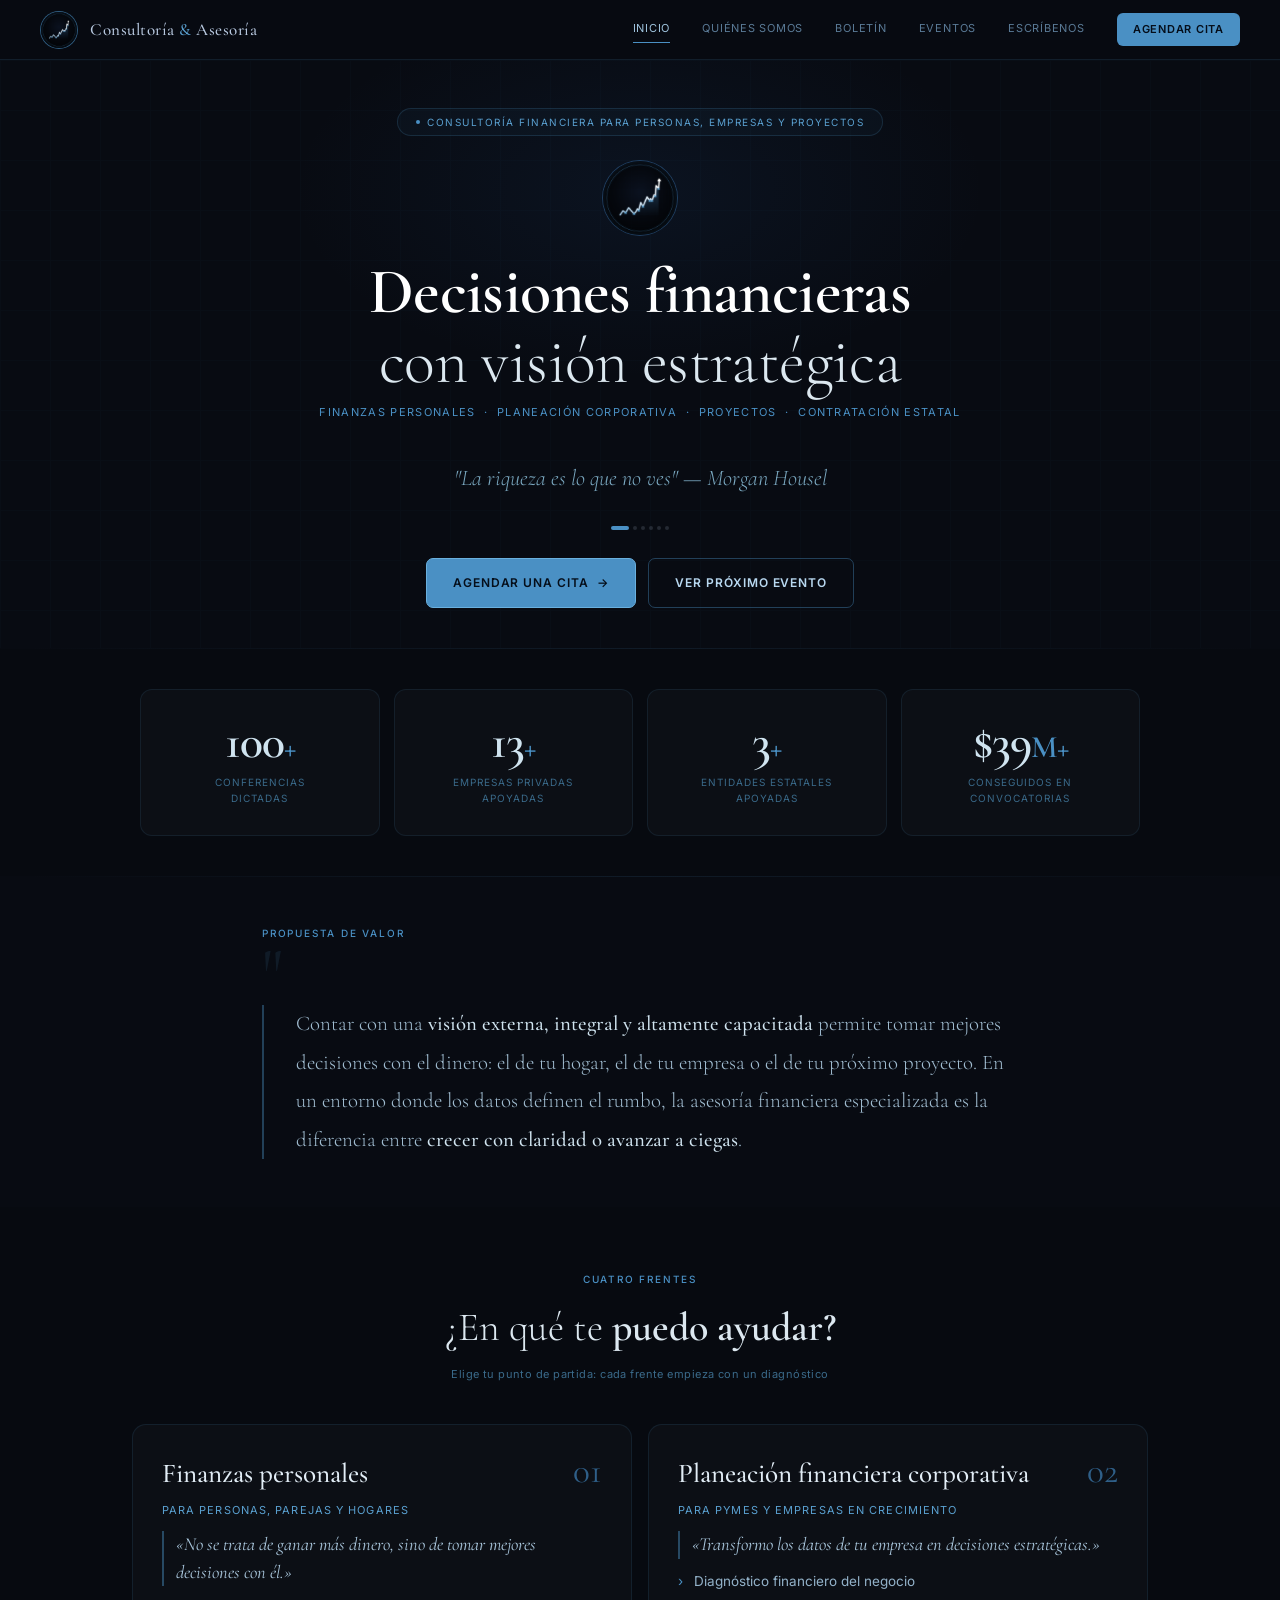
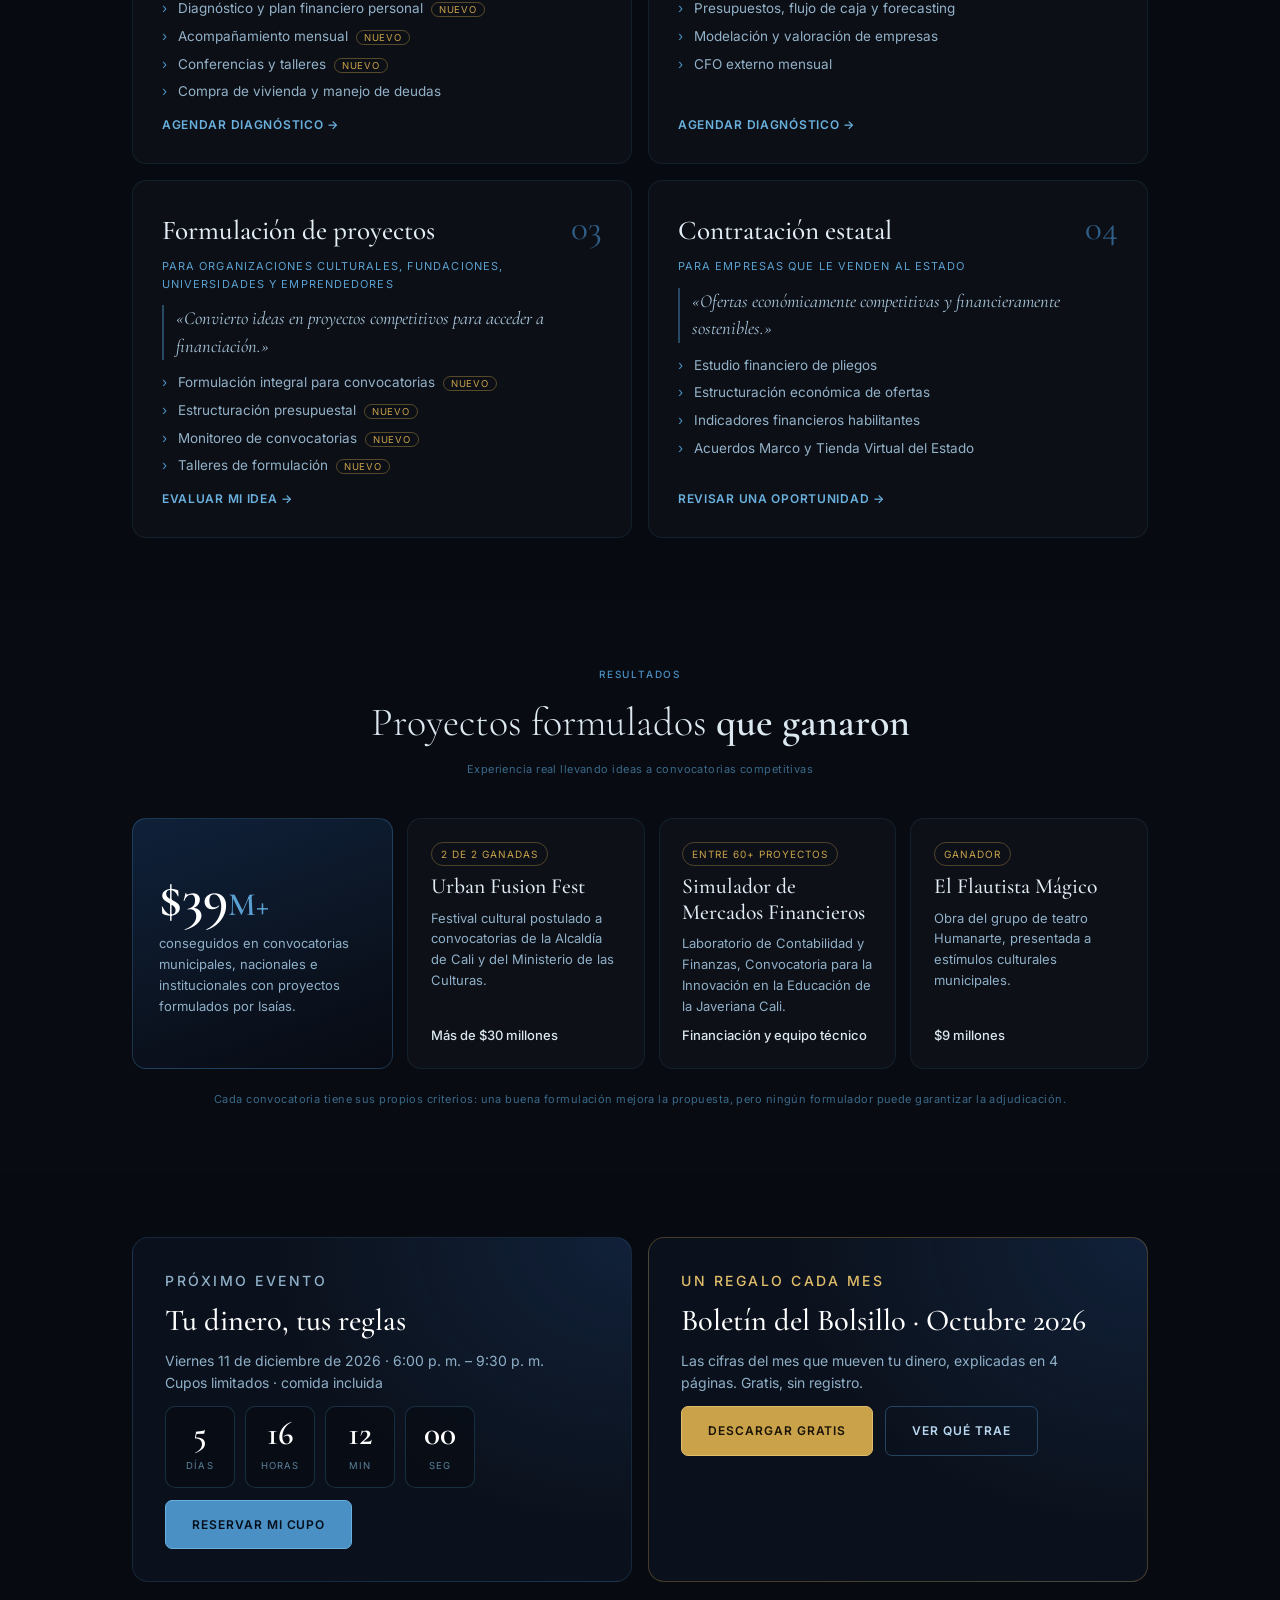
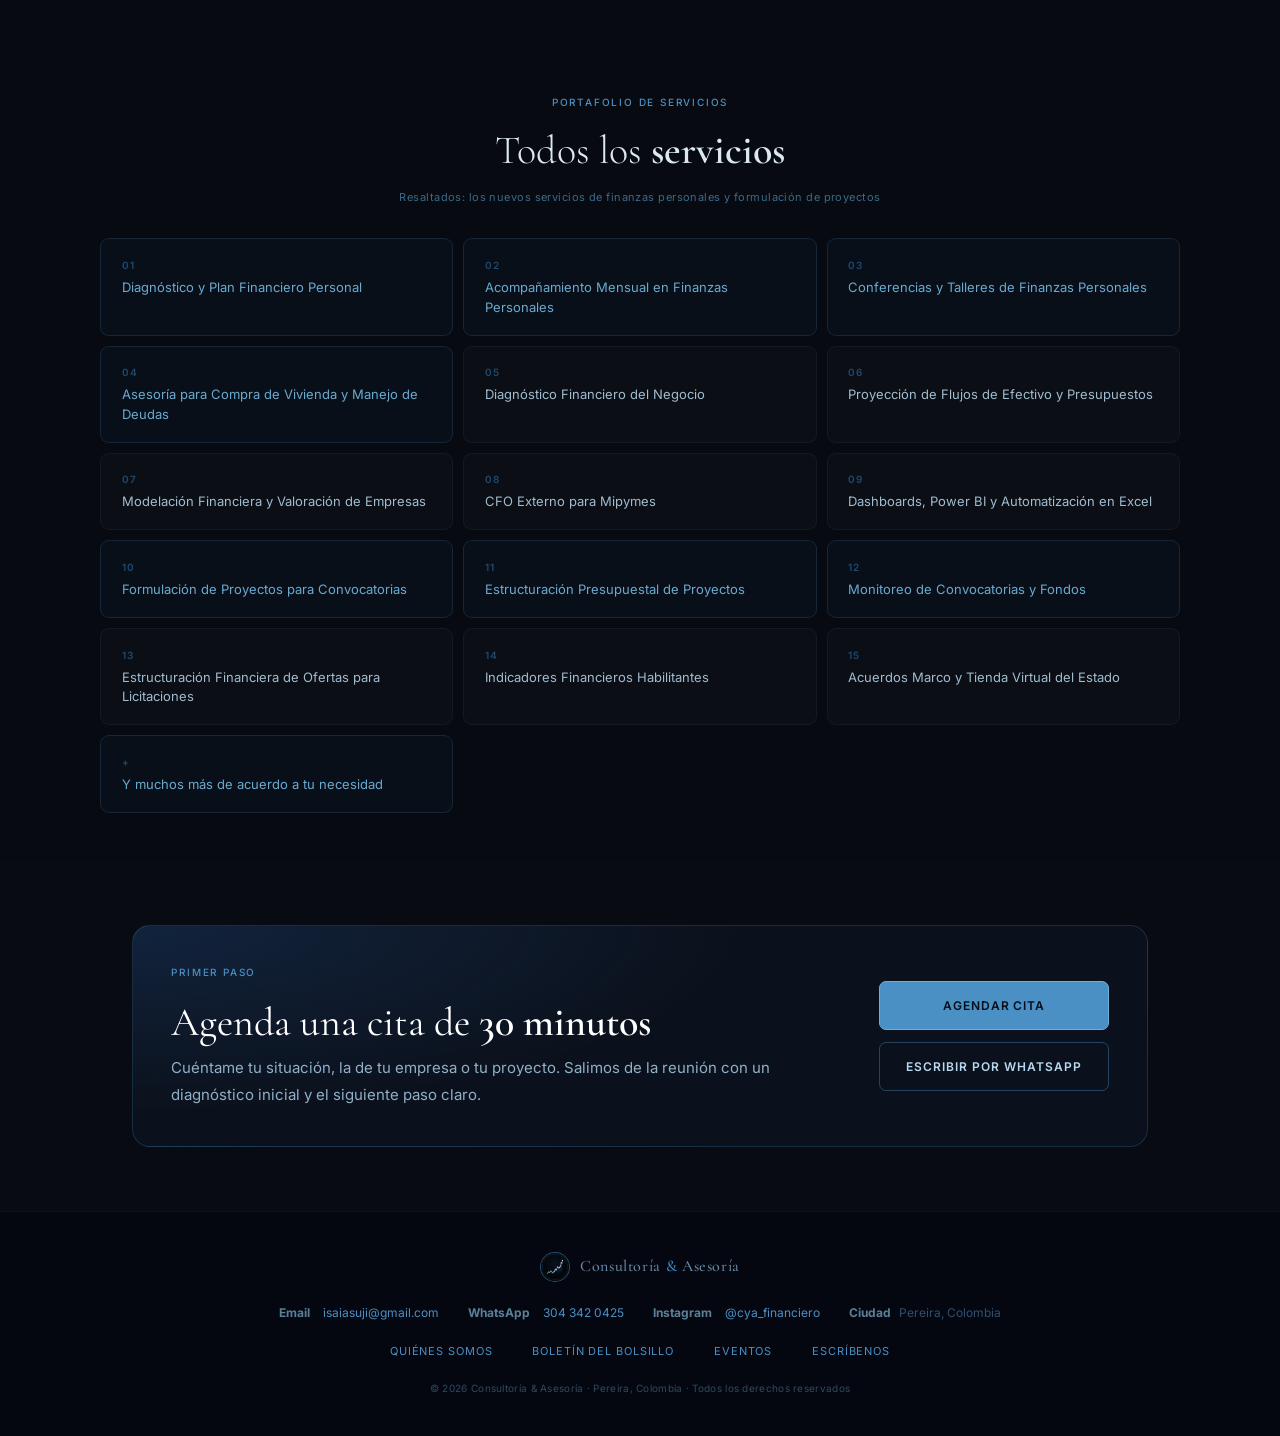
==== commit 9f047b67: "Evento: 11 de diciembre, Salón Social Zapan, 50 cupos, oferta hasta el 30 de noviembre Co-Authored-B" ====
--- a/index.html
+++ b/index.html
@@ -132,7 +132,7 @@
         <div class="teaser fi">
           <p class="eyebrow" style="margin:0">Próximo evento</p>
           <h3 data-cya="evento.titulo">Tu dinero, tus reglas</h3>
-          <p><span data-cya="evento.fechaTexto"></span><br>Cupos limitados · almuerzo incluido</p>
+          <p><span data-cya="evento.fechaTexto"></span><br>Cupos limitados · comida incluida</p>
           <div class="countdown" data-countdown></div>
           <div class="btn-row"><a href="eventos.html" class="btn btn-primary">Reservar mi cupo</a></div>
         </div>
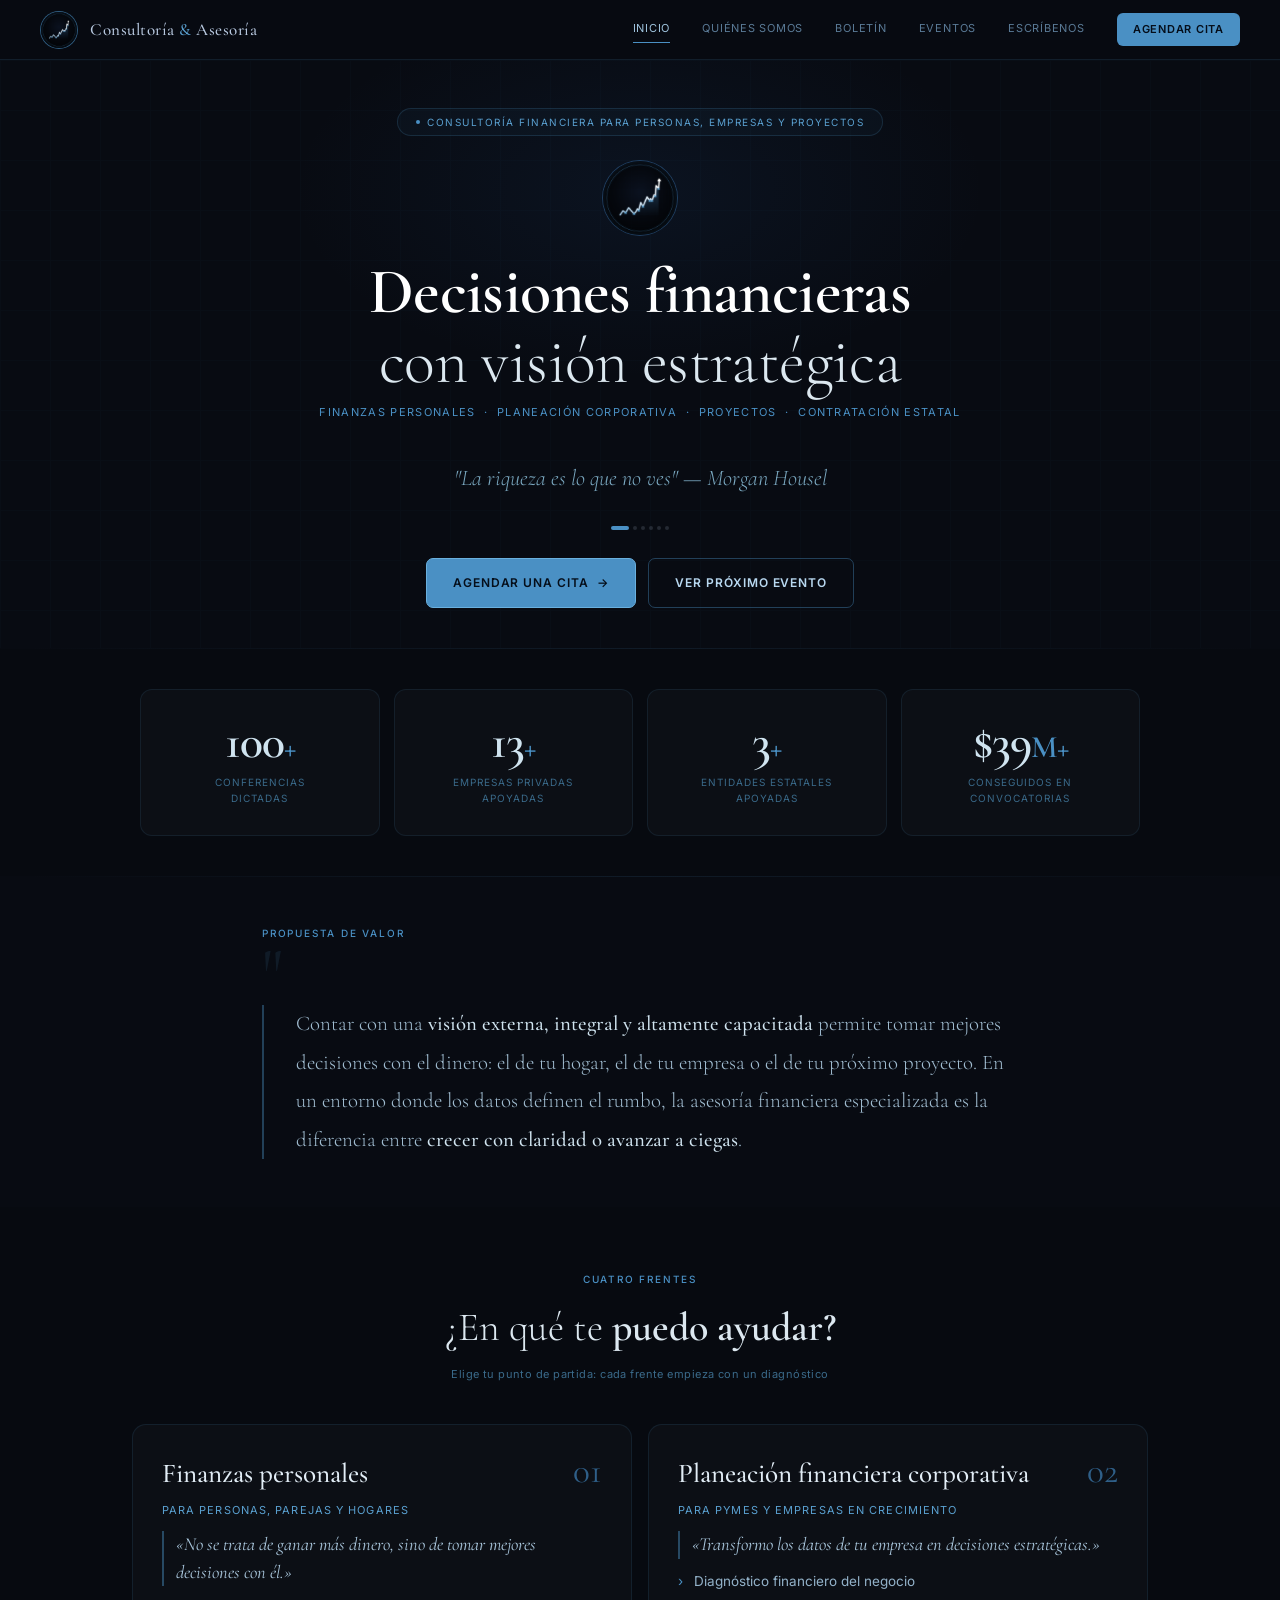
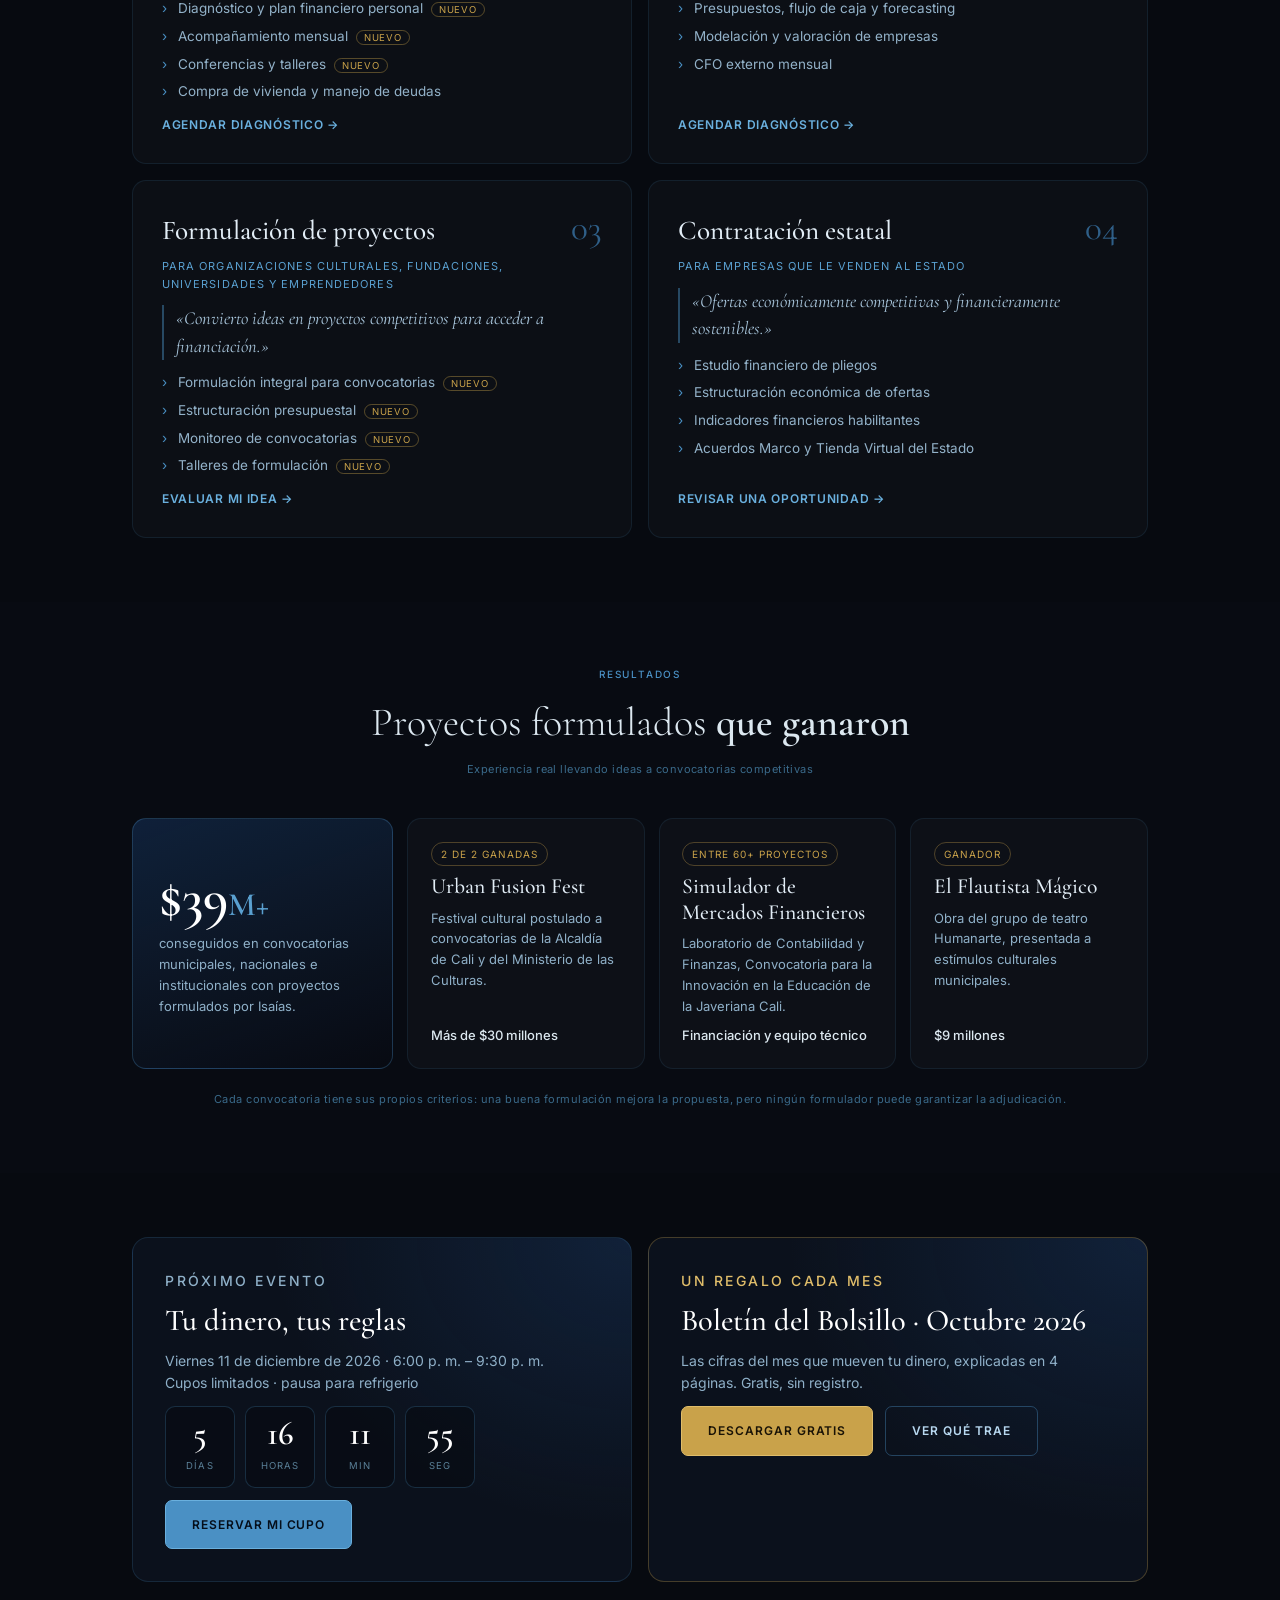
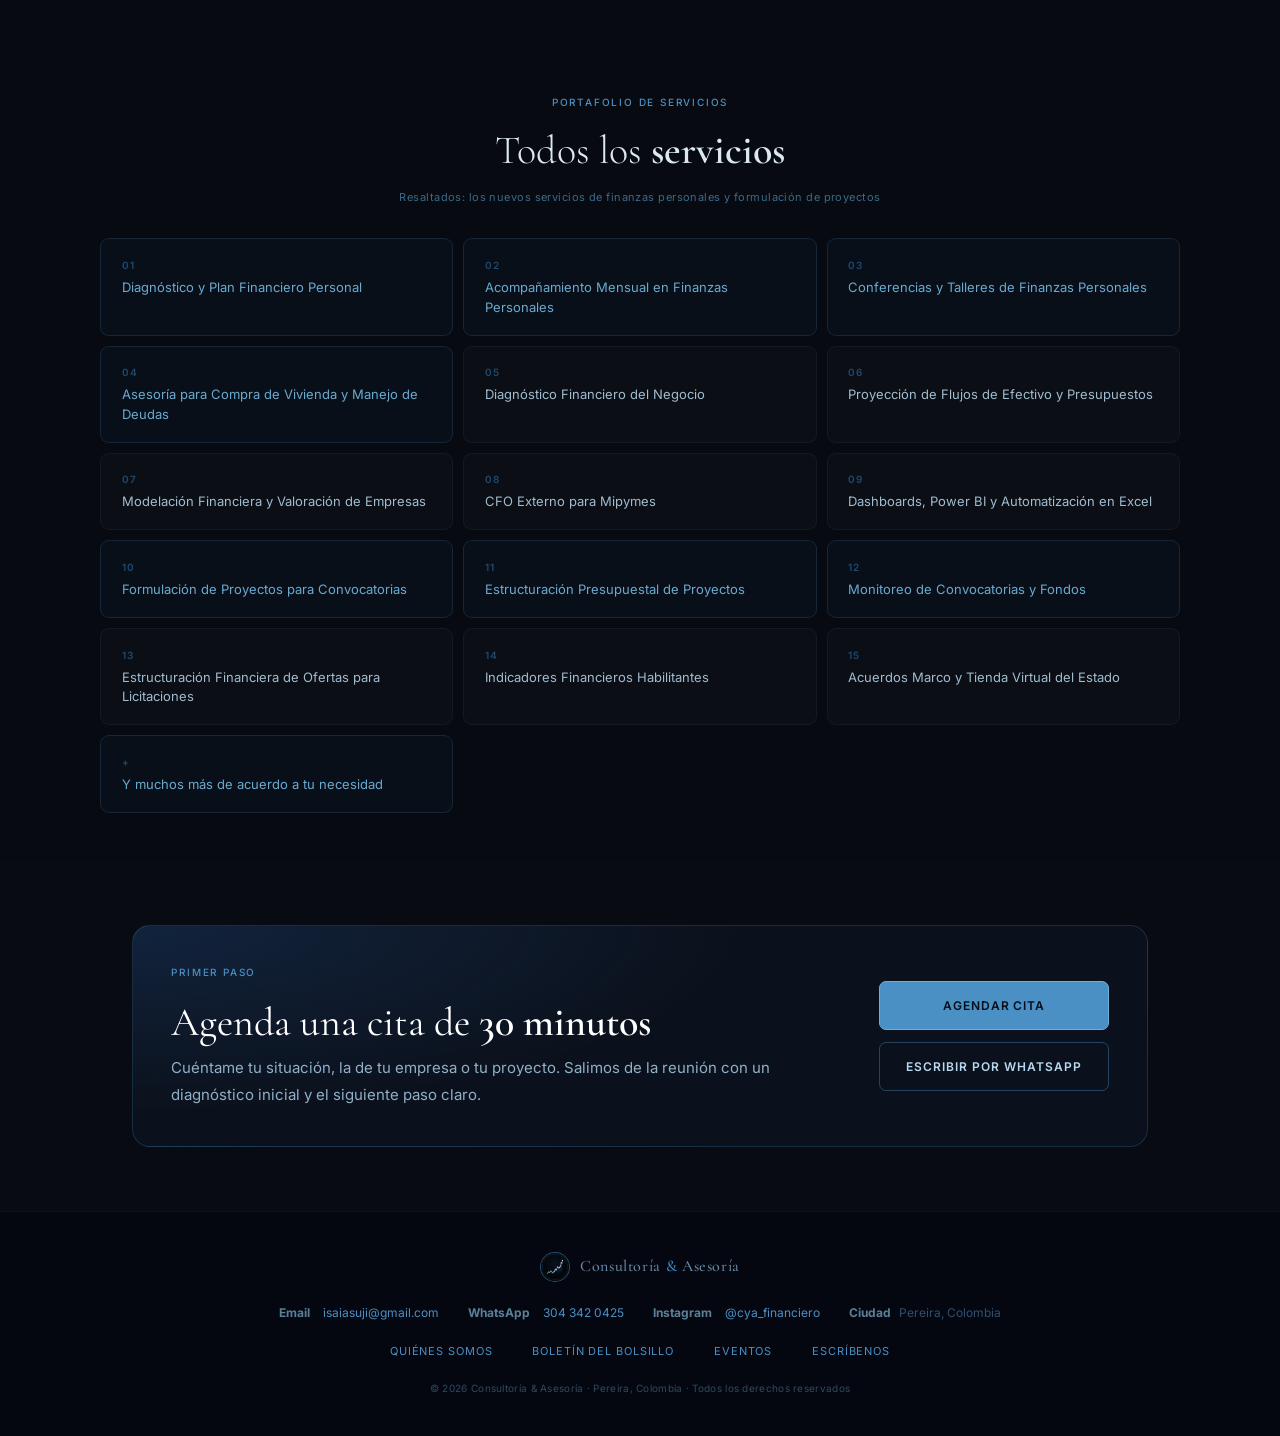
==== commit 3471e230: "Evento: pausa para refrigerio Co-Authored-By: Claude Opus 5.5 <noreply@anthropic.com> Claude-Session" ====
--- a/index.html
+++ b/index.html
@@ -132,7 +132,7 @@
         <div class="teaser fi">
           <p class="eyebrow" style="margin:0">Próximo evento</p>
           <h3 data-cya="evento.titulo">Tu dinero, tus reglas</h3>
-          <p><span data-cya="evento.fechaTexto"></span><br>Cupos limitados · comida incluida</p>
+          <p><span data-cya="evento.fechaTexto"></span><br>Cupos limitados · pausa para refrigerio</p>
           <div class="countdown" data-countdown></div>
           <div class="btn-row"><a href="eventos.html" class="btn btn-primary">Reservar mi cupo</a></div>
         </div>
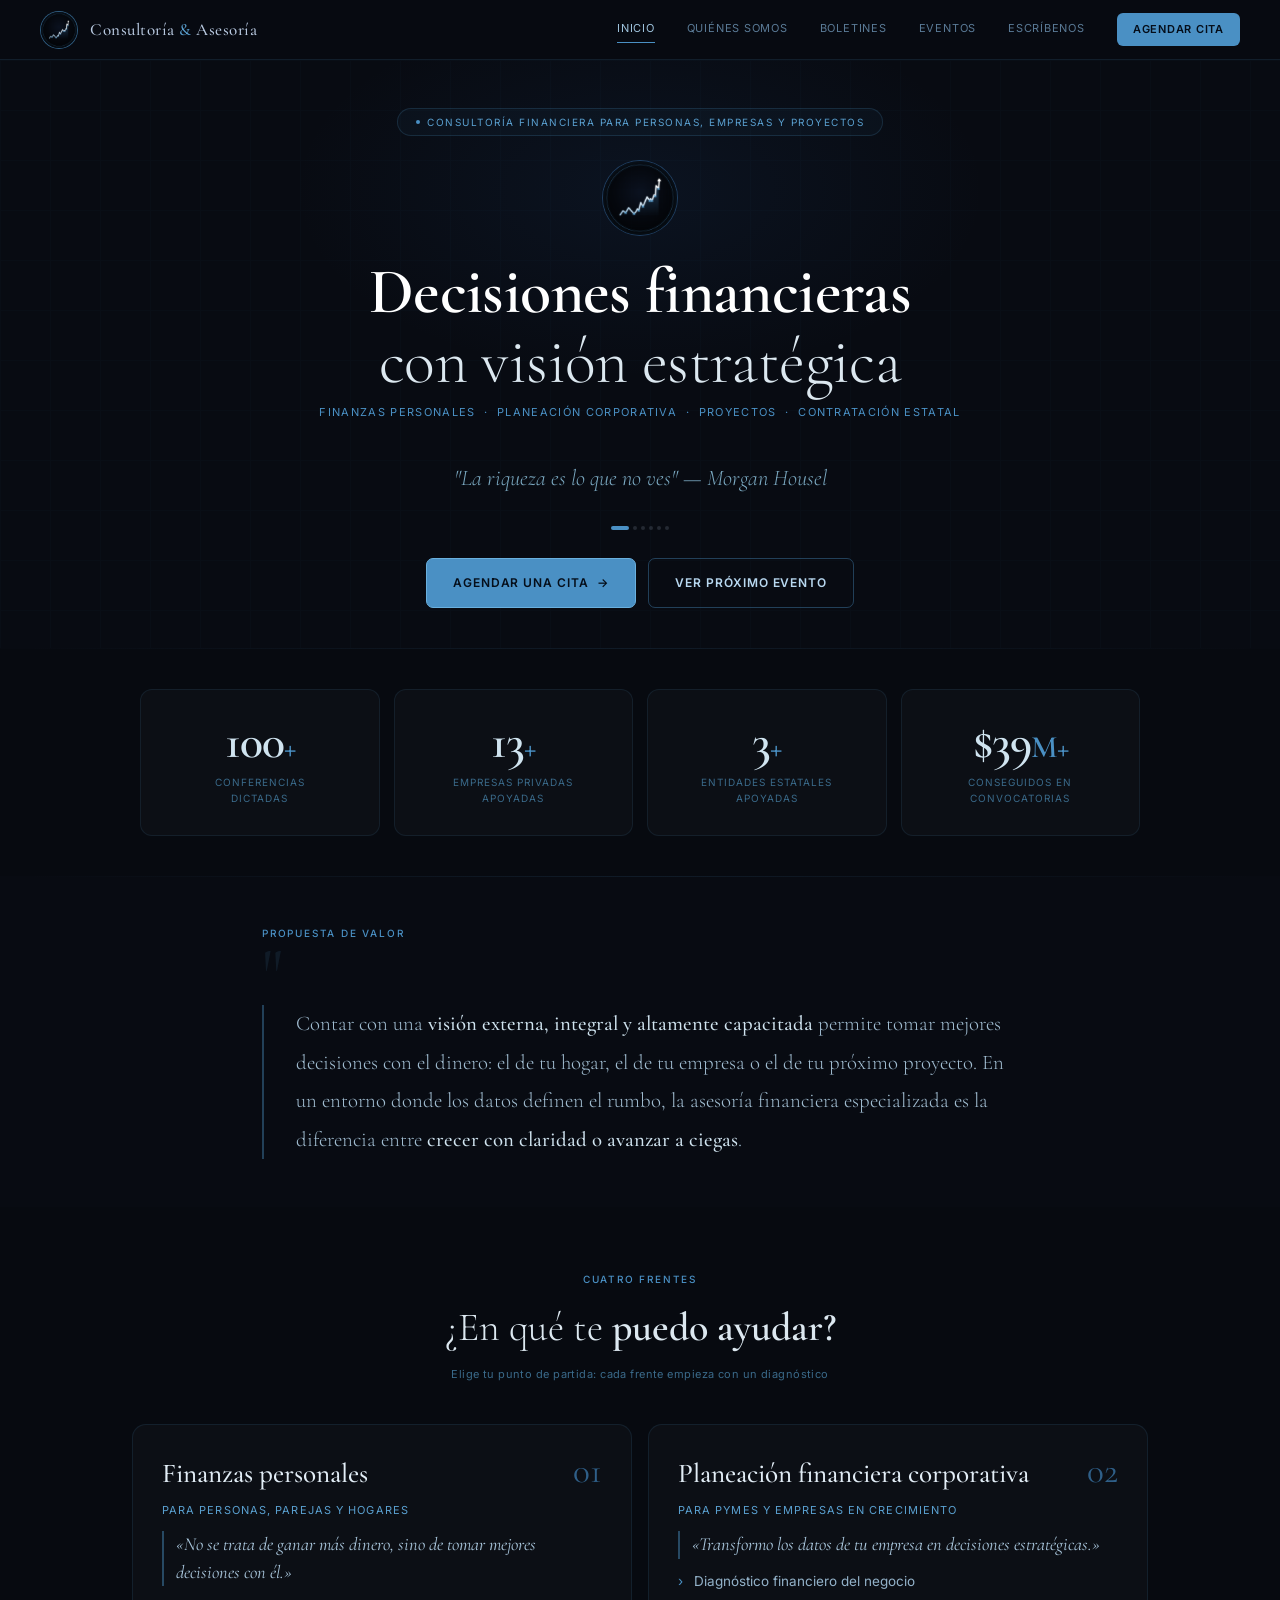
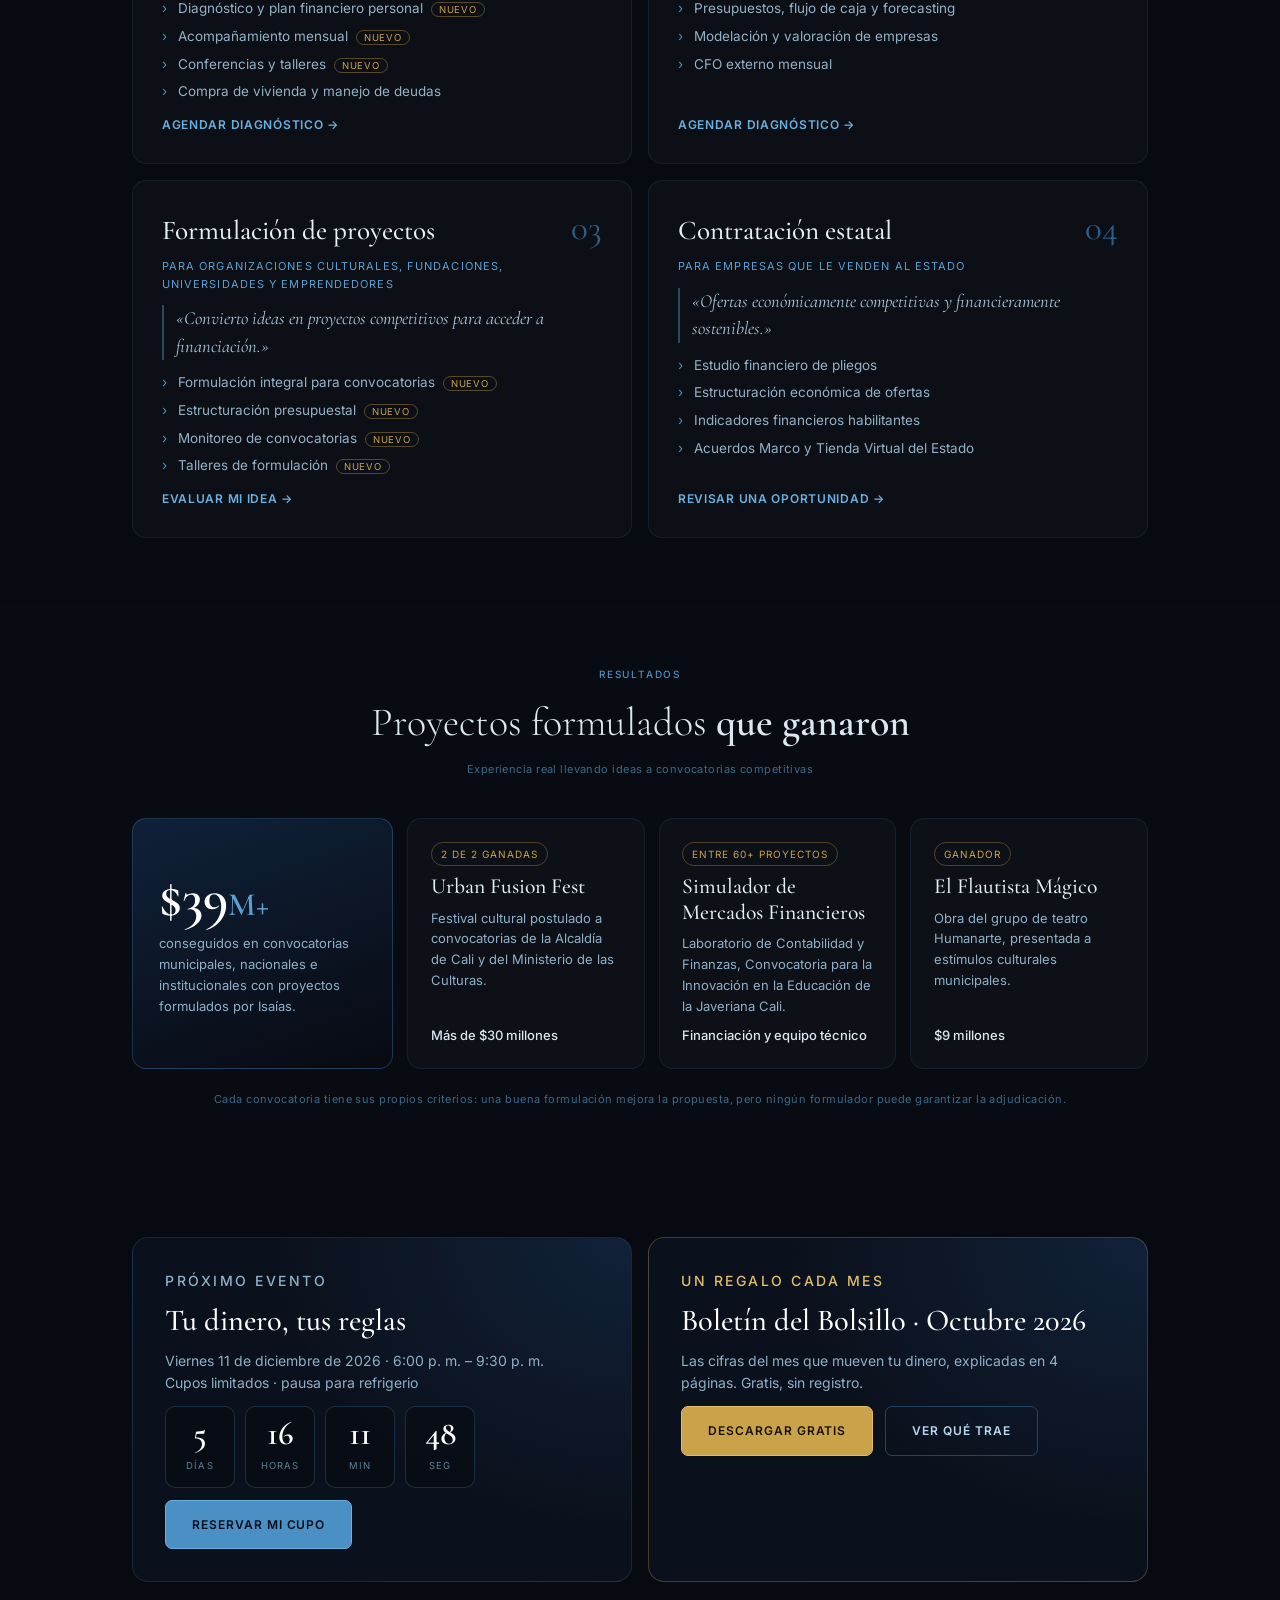
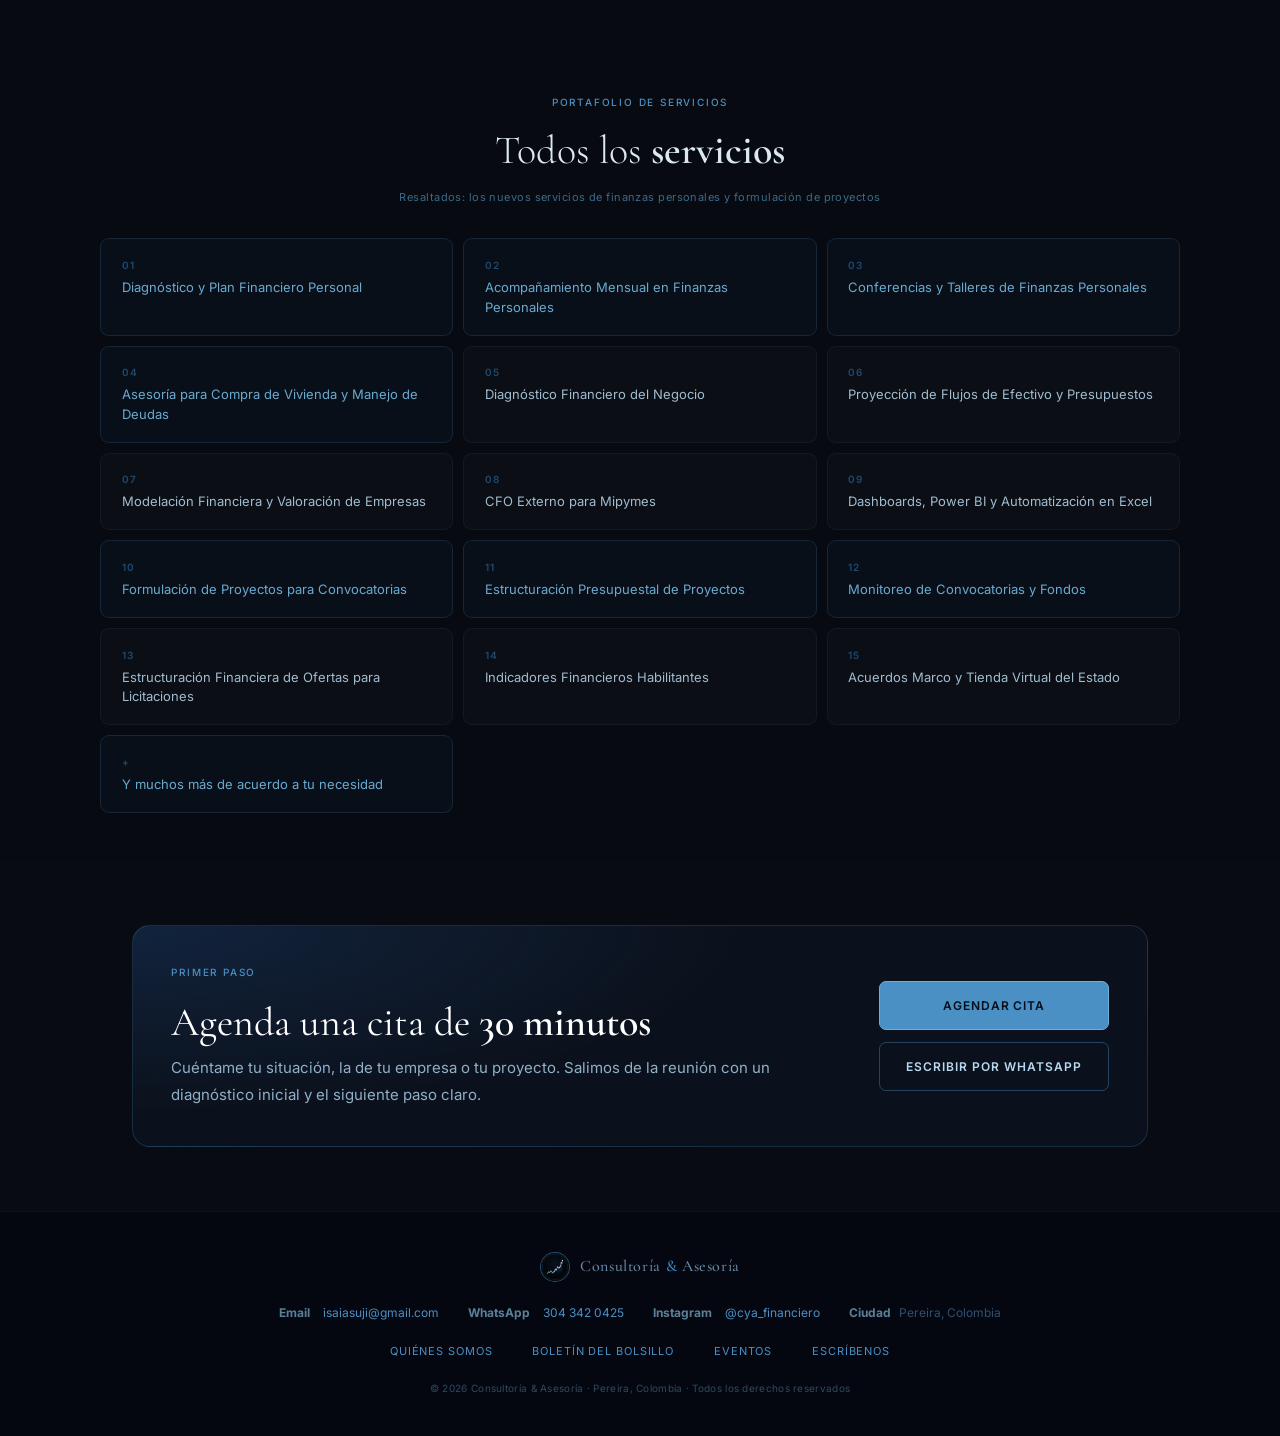
==== commit 55abcb8a: "Menú: Boletines Co-Authored-By: Claude Opus 5.5 <noreply@anthropic.com> Claude-Session: https://clau" ====
--- a/index.html
+++ b/index.html
@@ -22,7 +22,7 @@
     <div class="nav-links">
       <a href="index.html" class="active">Inicio</a>
       <a href="quienes-somos.html">Quiénes somos</a>
-      <a href="boletin.html">Boletín</a>
+      <a href="boletin.html">Boletines</a>
       <a href="eventos.html">Eventos</a>
       <a href="escribenos.html">Escríbenos</a>
       <a href="escribenos.html#agendar" class="nav-cta">Agendar cita</a>
@@ -32,7 +32,7 @@
   <nav class="mobile-menu" id="mobileMenu" aria-label="Menú móvil">
     <a href="index.html" class="active">Inicio</a>
     <a href="quienes-somos.html">Quiénes somos</a>
-    <a href="boletin.html">Boletín</a>
+    <a href="boletin.html">Boletines</a>
     <a href="eventos.html">Eventos</a>
     <a href="escribenos.html">Escríbenos</a>
     <a href="escribenos.html#agendar">Agendar cita →</a>
